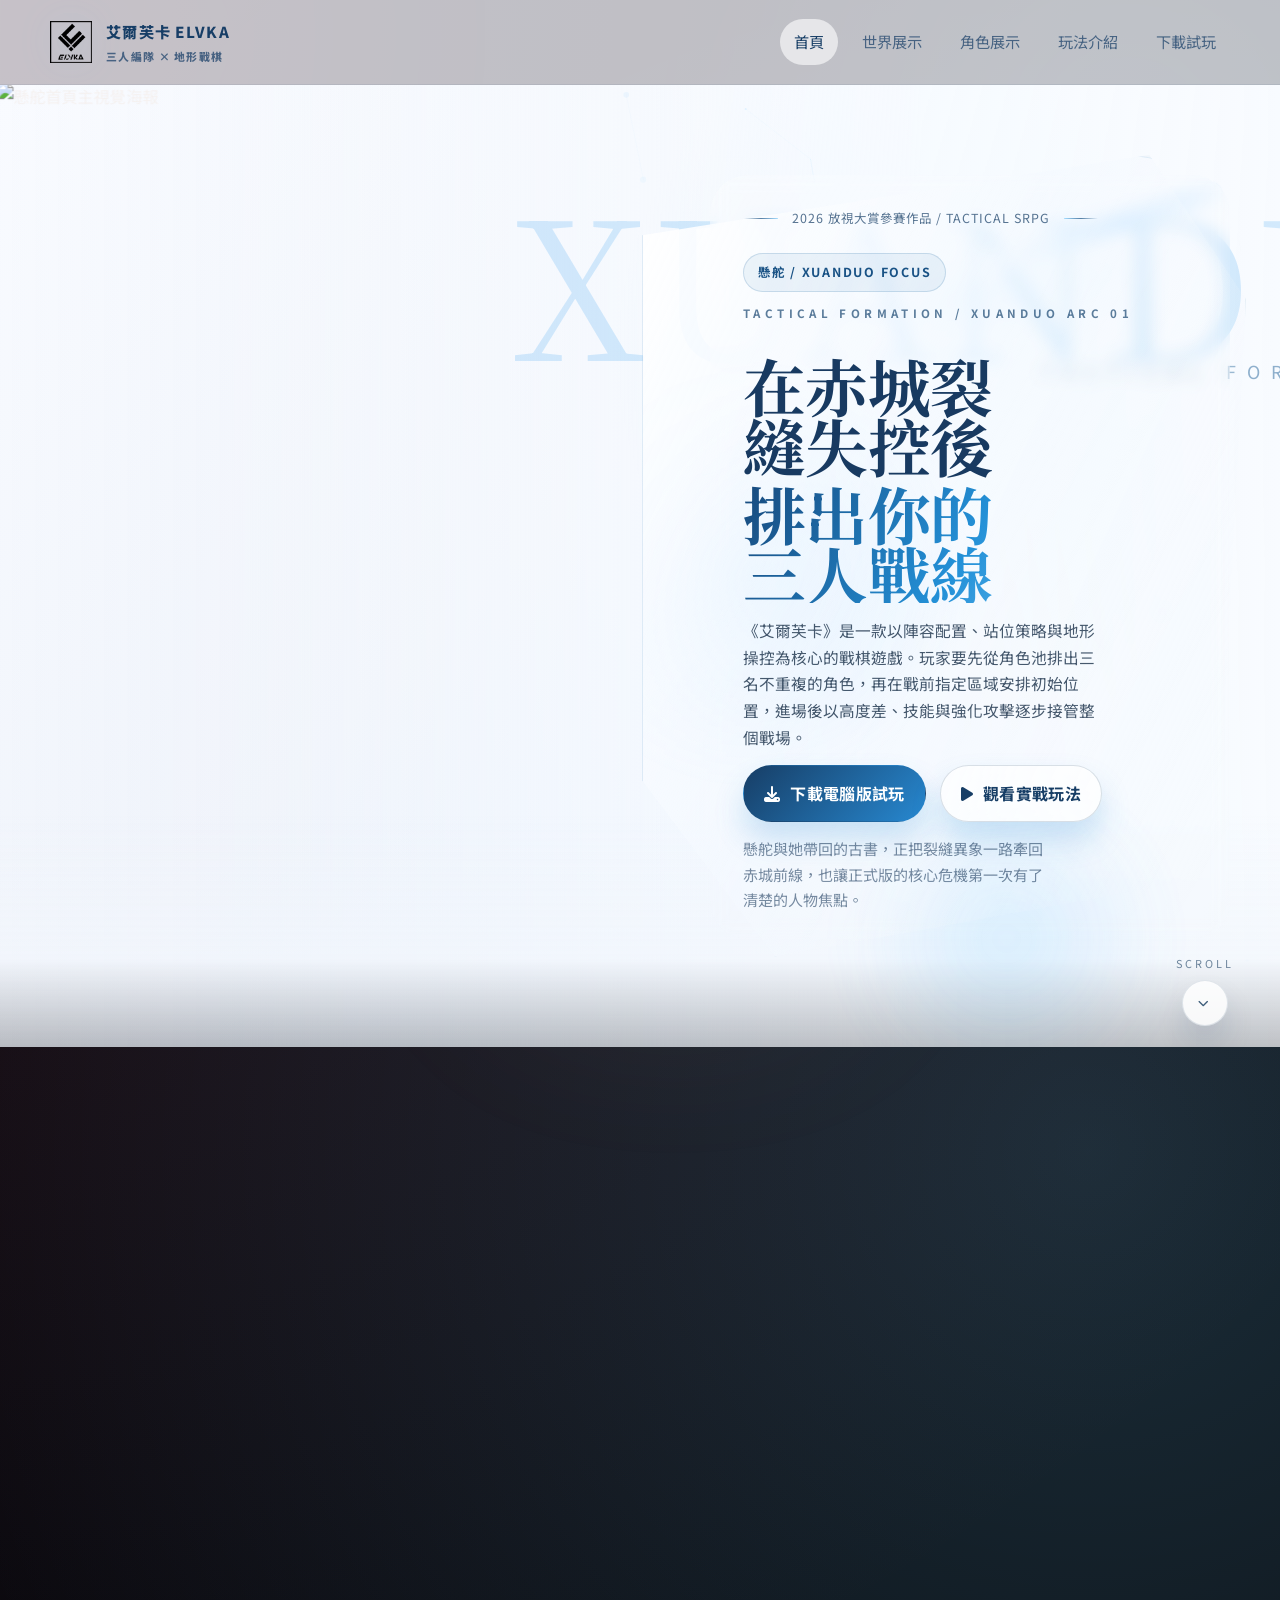
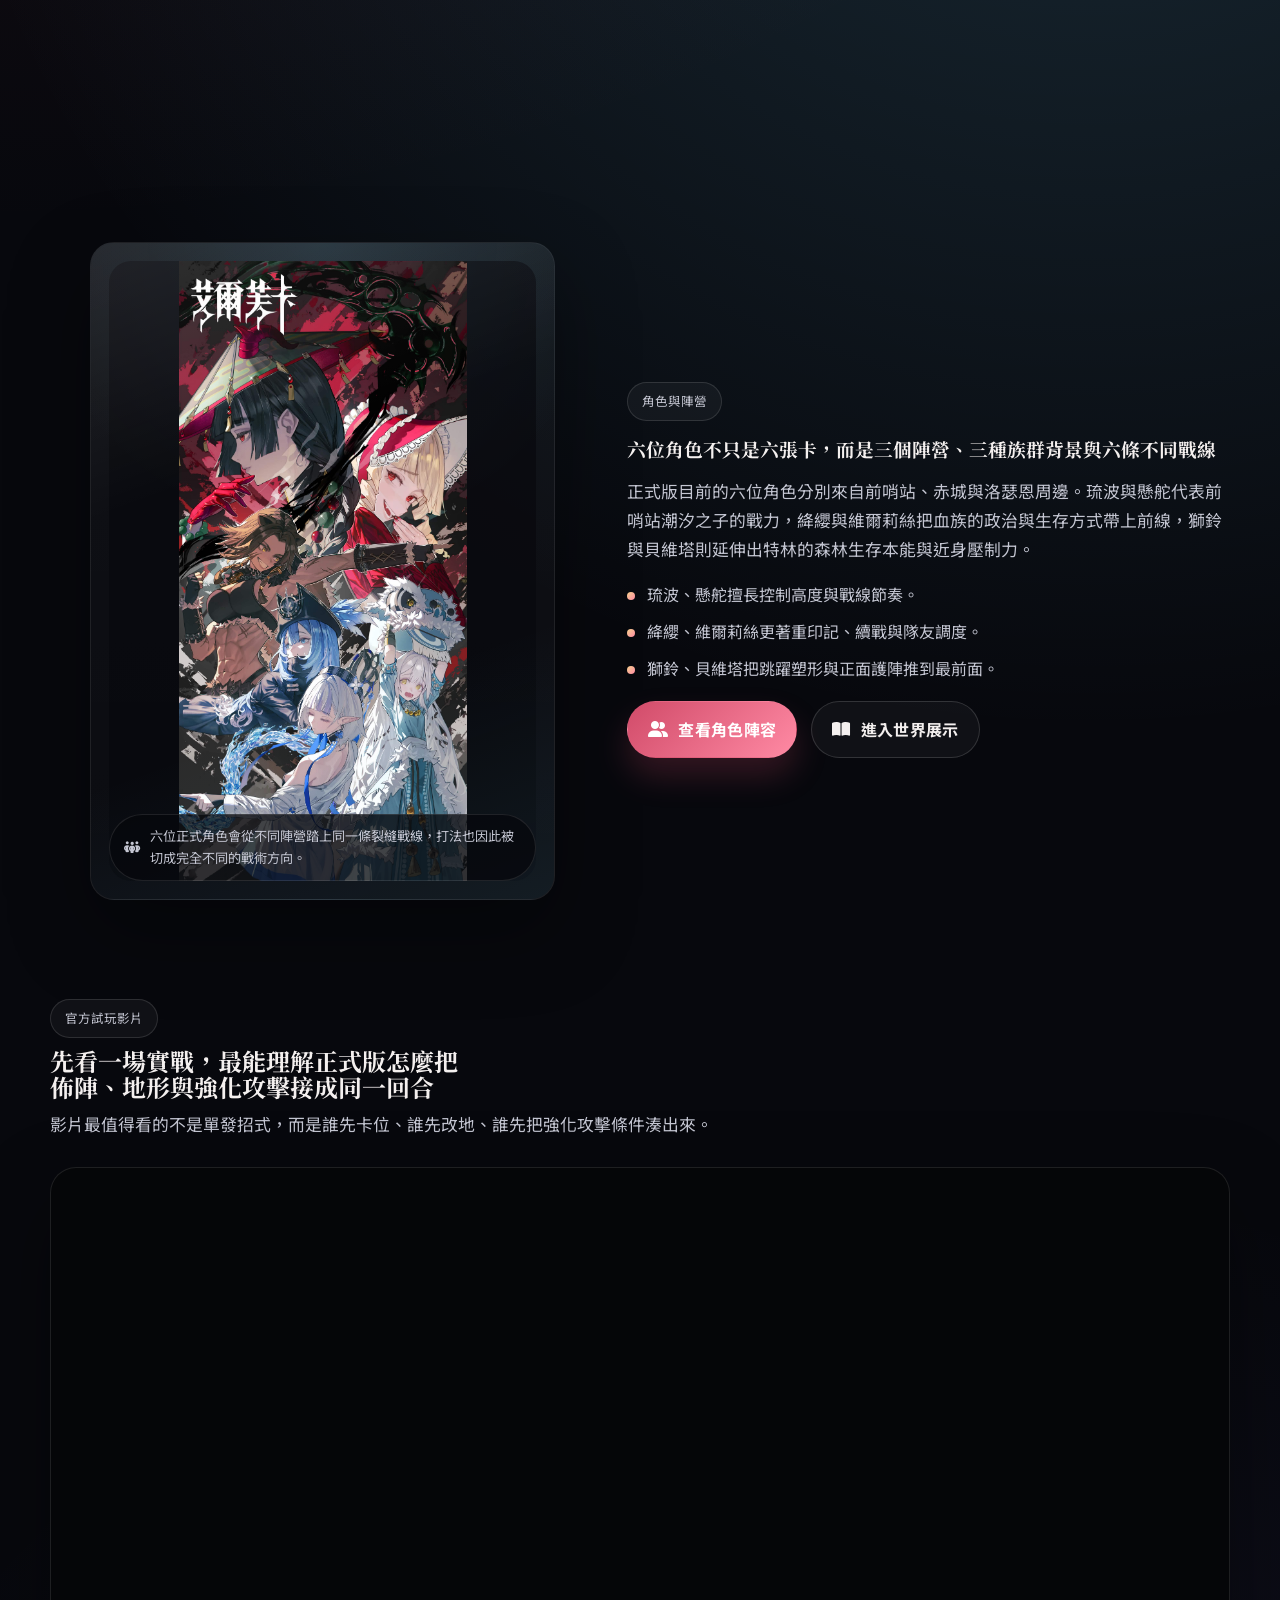
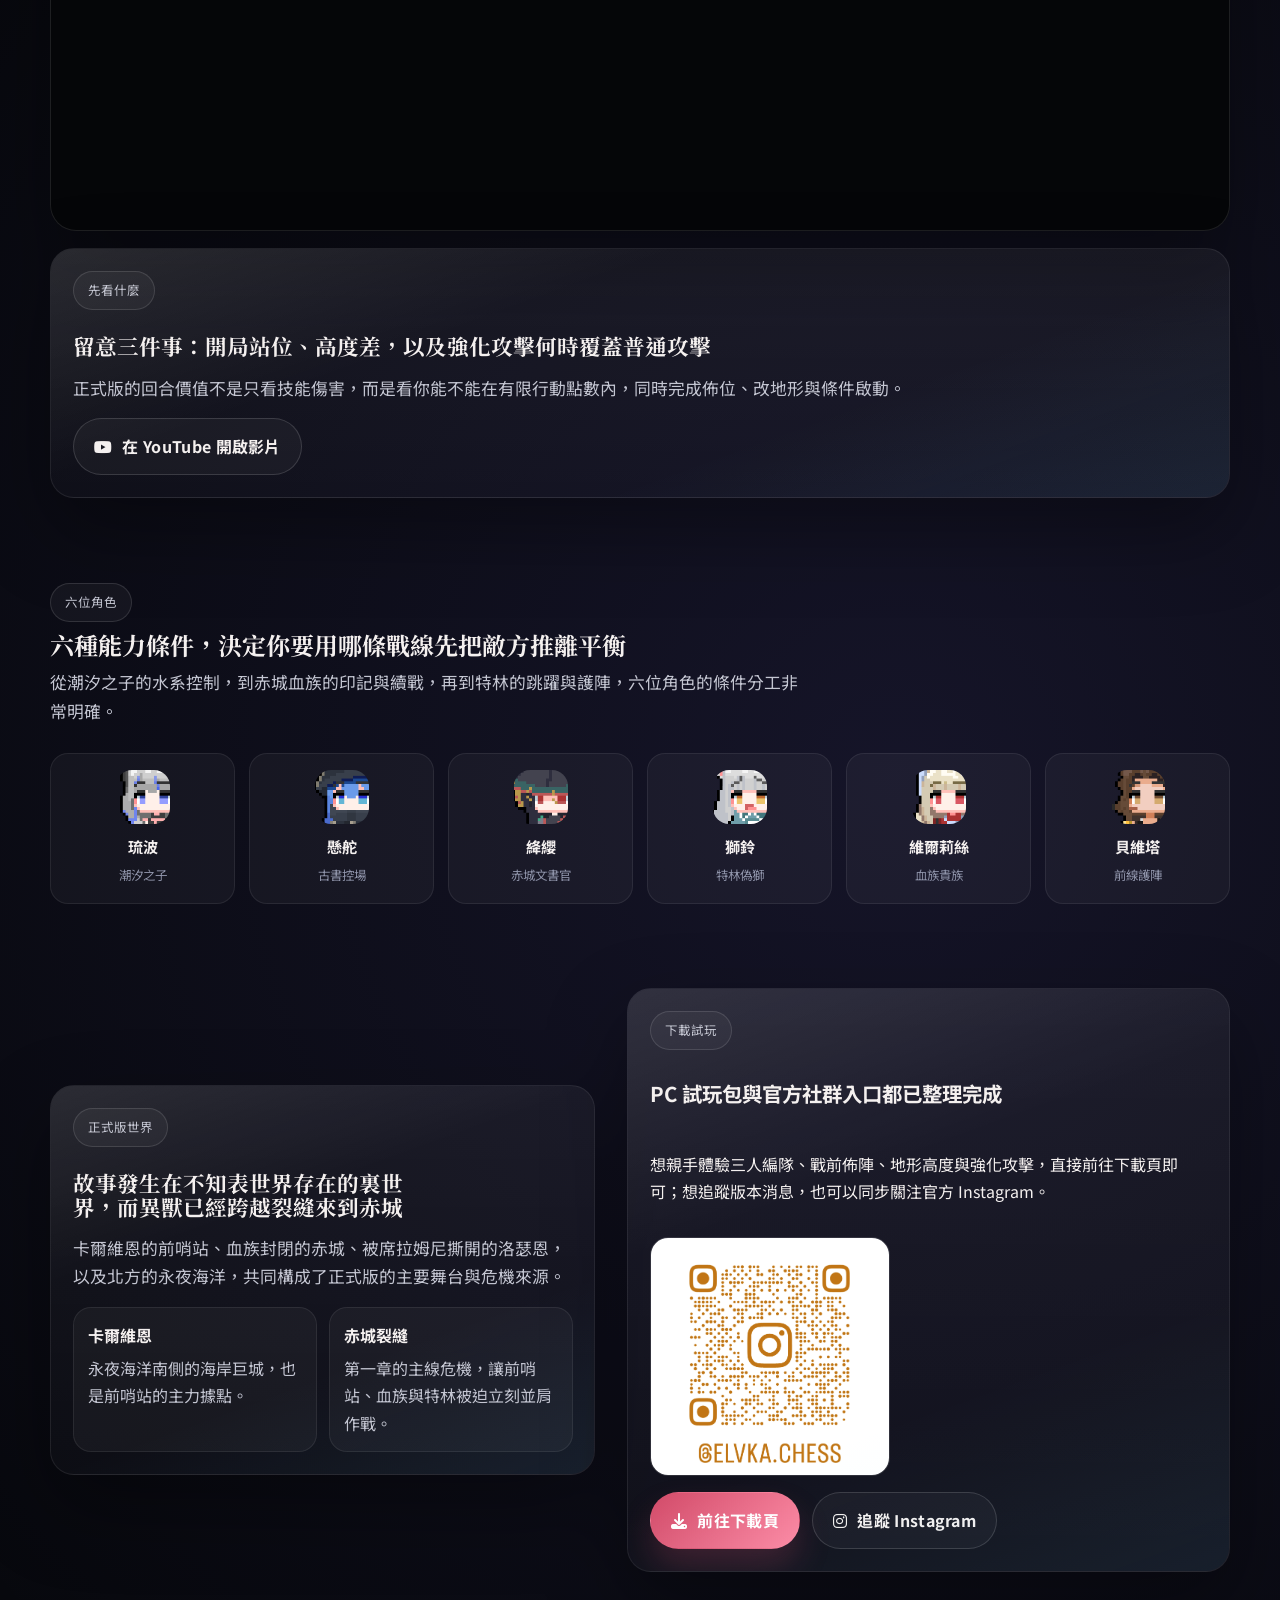
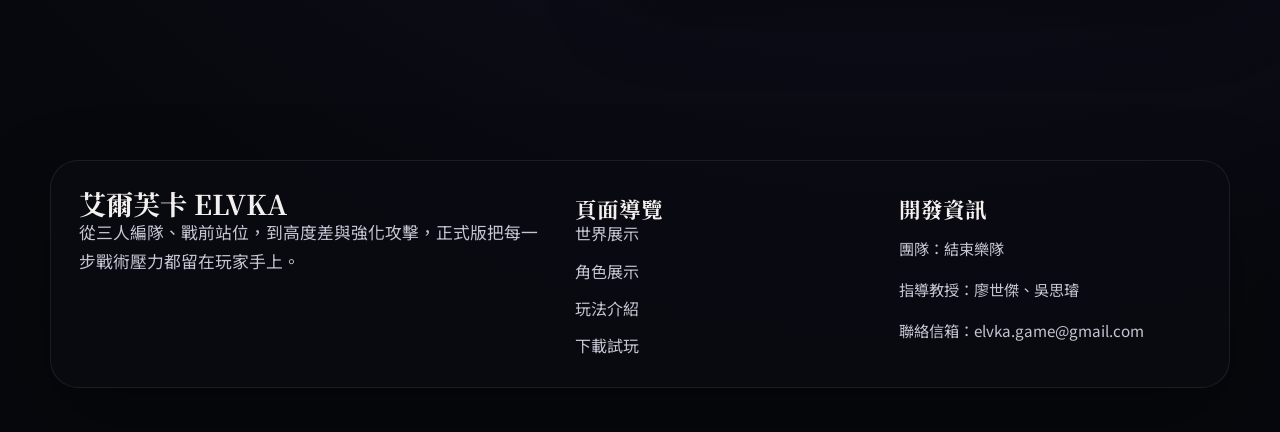
==== index.html @ 47005d25 "結構更新" ====
<!DOCTYPE html>
<html lang="zh-TW">
<head>
    <meta charset="UTF-8">
    <meta name="viewport" content="width=device-width, initial-scale=1.0">
    <title>艾爾芙卡 | 三人編隊、站位策略與地形操控的戰棋遊戲</title>
    <meta name="description" content="艾爾芙卡是以三人編隊、戰前站位、地形高度、強化攻擊與行動點數為核心的 PC 戰棋遊戲，故事從赤城北方的巨型裂縫爆發開始。">
    <link rel="icon" type="image/png" href="assets/images/LOGO.png">
    <link rel="stylesheet" href="assets/css/plugins/animate.min.css">
    <link rel="stylesheet" href="assets/css/elvka-refresh.css">
    <link rel="stylesheet" href="https://cdnjs.cloudflare.com/ajax/libs/font-awesome/6.7.2/css/all.min.css">
</head>
<body class="site-body home-page">
    <div class="site-shell">
        <header class="site-header">
            <div class="container header-inner">
                <a class="brand" href="index.html">
                    <img src="assets/images/LOGO.png" alt="艾爾芙卡標誌">
                    <span class="brand-text">
                        <span class="brand-title">艾爾芙卡 ELVKA</span>
                        <span class="brand-subtitle">三人編隊 × 地形戰棋</span>
                    </span>
                </a>
                <button class="nav-toggle" type="button" aria-expanded="false" aria-label="切換導覽">
                    <span></span>
                </button>
                <nav class="site-nav" id="site-nav" aria-label="主要導覽">
                    <a class="is-active" href="index.html">首頁</a>
                    <a href="world.html">世界展示</a>
                    <a href="characters.html">角色展示</a>
                    <a href="gameplay.html">玩法介紹</a>
                    <a href="download.html">下載試玩</a>
                </nav>
            </div>
        </header>

        <main>
            <section class="hero-section hero-section--cinematic">
                <div class="hero-banner" aria-label="懸舵首頁 Hero 海報背景">
                    <img class="hero-banner-art" src="assets/images/elvka/xuanduo-poster.jpg" alt="懸舵首頁主視覺海報">
                    <div class="hero-particles" id="hero-particles" aria-hidden="true"></div>
                    <div class="hero-typography-layer" aria-hidden="true">
                        <span class="hero-typography-word">XUANDUO</span>
                        <span class="hero-typography-word hero-typography-word--sub">TACTICAL FORMATION ARC 01</span>
                    </div>
                    <div class="container hero-banner-inner">
                        <div class="hero-copy hero-copy--banner">
                            <span class="eyebrow eyebrow--hero">2026 放視大賞參賽作品 / Tactical SRPG</span>
                            <div class="hero-copy-meta">
                                <span class="hero-banner-character">懸舵 / Xuanduo Focus</span>
                                <span class="hero-editorial-line">Tactical Formation / Xuanduo Arc 01</span>
                            </div>
                            <h1 class="display-title display-title--hero">
                                <span class="title-line">在赤城裂縫失控後</span>
                                <span class="title-line accent">排出你的三人戰線</span>
                            </h1>
                            <p class="lead-copy">《艾爾芙卡》是一款以陣容配置、站位策略與地形操控為核心的戰棋遊戲。玩家要先從角色池排出三名不重複的角色，再在戰前指定區域安排初始位置，進場後以高度差、技能與強化攻擊逐步接管整個戰場。</p>
                            <div class="hero-actions">
                                <a class="btn" href="download.html"><i class="fa-solid fa-download"></i>下載電腦版試玩</a>
                                <a class="btn btn-secondary" href="gameplay.html"><i class="fa-solid fa-play"></i>觀看實戰玩法</a>
                            </div>
                            <p class="hero-banner-note">懸舵與她帶回的古書，正把裂縫異象一路牽回赤城前線，也讓正式版的核心危機第一次有了清楚的人物焦點。</p>
                        </div>
                    </div>
                    <a class="hero-scroll-cue" href="#home-overview" aria-label="往下查看正式版內容">
                        <span class="hero-scroll-cue-label">Scroll</span>
                        <span class="hero-scroll-cue-icon"><i class="fa-solid fa-chevron-down"></i></span>
                    </a>
                </div>
            </section>

            <section class="section section-tight-top" id="home-overview">
                <div class="container">
                    <div class="stat-strip hero-stat-strip">
                        <article class="stat-card">
                            <div class="stat-label">戰鬥編制</div>
                            <div class="stat-value">三名不重複角色</div>
                            <p class="lead-copy">每個關卡都要先選隊，再排站位，戰術壓力從開局前就已經開始。</p>
                        </article>
                        <article class="stat-card">
                            <div class="stat-label">關卡節奏</div>
                            <div class="stat-value">每關約 3~5 分鐘</div>
                            <p class="lead-copy">正式版把決策壓縮在短關卡裡，讓每一步站位與高度選擇都更直接。</p>
                        </article>
                        <article class="stat-card">
                            <div class="stat-label">回合資源</div>
                            <div class="stat-value">10 點行動點數</div>
                            <p class="lead-copy">你可以把點數全押在單點爆發，也能讓整隊同步前壓與改地形。</p>
                        </article>
                    </div>
                </div>
            </section>

            <section class="section">
                <div class="container">
                    <div class="section-heading">
                        <span class="section-kicker">核心玩法</span>
                        <h2>正式版真正的重點，是先排陣，再搶高度，最後把強化攻擊條件湊出來</h2>
                        <p>艾爾芙卡不是把角色丟上棋盤後才開始思考。從三人配隊、戰前站位，到回合內如何改變地形，整套戰術是一路串起來的。</p>
                    </div>

                    <div class="feature-grid">
                        <article class="info-card">
                            <div class="card-icon"><i class="fa-solid fa-people-arrows-left-right"></i></div>
                            <h3>戰前站位先定調</h3>
                            <p>角色會在指定區域內先行部署，不同開局站位會直接改變第一輪的優勢與路線。</p>
                        </article>
                        <article class="info-card">
                            <div class="card-icon"><i class="fa-solid fa-layer-group"></i></div>
                            <h3>地形等級會左右戰局</h3>
                            <p>戰場高度分成 1 到 3 級。高地加成、推落傷害與地形引爆都會左右每次交換。</p>
                        </article>
                        <article class="info-card">
                            <div class="card-icon"><i class="fa-solid fa-wand-magic-sparkles"></i></div>
                            <h3>強化攻擊有條件也有代價</h3>
                            <p>每位角色都能在特定高度或條件下改用強化攻擊，但一旦啟動，整個回合節奏也會跟著改變。</p>
                        </article>
                    </div>
                </div>
            </section>

            <section class="section">
                <div class="container feature-split">
                    <div class="media-stack">
                        <figure class="art-card poster-card-full">
                            <img src="assets/images/elvka/hero-main.jpg" alt="艾爾芙卡角色群像">
                            <figcaption class="art-caption"><i class="fa-solid fa-people-group"></i>六位正式角色會從不同陣營踏上同一條裂縫戰線，打法也因此被切成完全不同的戰術方向。</figcaption>
                        </figure>
                    </div>

                    <div class="media-copy">
                        <span class="section-kicker">角色與陣營</span>
                        <h3>六位角色不只是六張卡，而是三個陣營、三種族群背景與六條不同戰線</h3>
                        <p>正式版目前的六位角色分別來自前哨站、赤城與洛瑟恩周邊。琉波與懸舵代表前哨站潮汐之子的戰力，絳纓與維爾莉絲把血族的政治與生存方式帶上前線，獅鈴與貝維塔則延伸出特林的森林生存本能與近身壓制力。</p>
                        <ul class="bullet-list">
                            <li>琉波、懸舵擅長控制高度與戰線節奏。</li>
                            <li>絳纓、維爾莉絲更著重印記、續戰與隊友調度。</li>
                            <li>獅鈴、貝維塔把跳躍塑形與正面護陣推到最前面。</li>
                        </ul>
                        <div class="hero-actions">
                            <a class="btn" href="characters.html"><i class="fa-solid fa-user-group"></i>查看角色陣容</a>
                            <a class="btn btn-secondary" href="world.html"><i class="fa-solid fa-book-open"></i>進入世界展示</a>
                        </div>
                    </div>
                </div>
            </section>

            <section class="section">
                <div class="container">
                    <div class="section-heading">
                        <span class="section-kicker">官方試玩影片</span>
                        <h2>先看一場實戰，最能理解正式版怎麼把佈陣、地形與強化攻擊接成同一回合</h2>
                        <p>影片最值得看的不是單發招式，而是誰先卡位、誰先改地、誰先把強化攻擊條件湊出來。</p>
                    </div>

                    <div class="video-showcase">
                        <div class="video-frame" id="home-video-frame" data-embed-src="https://www.youtube-nocookie.com/embed/glb0d_-3Oug?rel=0" data-watch-url="https://www.youtube.com/watch?v=glb0d_-3Oug" data-video-title="艾爾芙卡官方試玩影片"></div>
                        <article class="surface-panel">
                            <span class="section-kicker">先看什麼</span>
                            <h3 class="panel-title">留意三件事：開局站位、高度差，以及強化攻擊何時覆蓋普通攻擊</h3>
                            <p class="lead-copy">正式版的回合價值不是只看技能傷害，而是看你能不能在有限行動點數內，同時完成佈位、改地形與條件啟動。</p>
                            <div class="hero-actions">
                                <a class="btn btn-secondary" href="https://www.youtube.com/watch?v=glb0d_-3Oug" target="_blank" rel="noreferrer"><i class="fa-brands fa-youtube"></i>在 YouTube 開啟影片</a>
                            </div>
                        </article>
                    </div>
                </div>
            </section>

            <section class="section">
                <div class="container">
                    <div class="section-heading">
                        <span class="section-kicker">六位角色</span>
                        <h2>六種能力條件，決定你要用哪條戰線先把敵方推離平衡</h2>
                        <p>從潮汐之子的水系控制，到赤城血族的印記與續戰，再到特林的跳躍與護陣，六位角色的條件分工非常明確。</p>
                    </div>

                    <div class="character-strip">
                        <article class="character-chip">
                            <img src="assets/images/elvka/heads/liubo_head.png" alt="琉波頭像">
                            <strong>琉波</strong>
                            <span>潮汐之子</span>
                        </article>
                        <article class="character-chip">
                            <img src="assets/images/elvka/heads/xuanduo_head.png" alt="懸舵頭像">
                            <strong>懸舵</strong>
                            <span>古書控場</span>
                        </article>
                        <article class="character-chip">
                            <img src="assets/images/elvka/heads/jiangying_head.png" alt="絳纓頭像">
                            <strong>絳纓</strong>
                            <span>赤城文書官</span>
                        </article>
                        <article class="character-chip">
                            <img src="assets/images/elvka/heads/shirin_head.png" alt="獅鈴頭像">
                            <strong>獅鈴</strong>
                            <span>特林偽獅</span>
                        </article>
                        <article class="character-chip">
                            <img src="assets/images/elvka/heads/vilis_head.png" alt="維爾莉絲頭像">
                            <strong>維爾莉絲</strong>
                            <span>血族貴族</span>
                        </article>
                        <article class="character-chip">
                            <img src="assets/images/elvka/heads/bevita_head.png" alt="貝維塔頭像">
                            <strong>貝維塔</strong>
                            <span>前線護陣</span>
                        </article>
                    </div>
                </div>
            </section>

            <section class="section">
                <div class="container cta-layout">
                    <article class="surface-panel">
                        <span class="section-kicker">正式版世界</span>
                        <h3 class="panel-title">故事發生在不知表世界存在的裏世界，而異獸已經跨越裂縫來到赤城</h3>
                        <p class="lead-copy">卡爾維恩的前哨站、血族封閉的赤城、被席拉姆尼撕開的洛瑟恩，以及北方的永夜海洋，共同構成了正式版的主要舞台與危機來源。</p>
                        <div class="surface-meta">
                            <div class="mini-note">
                                <strong>卡爾維恩</strong>
                                <p>永夜海洋南側的海岸巨城，也是前哨站的主力據點。</p>
                            </div>
                            <div class="mini-note">
                                <strong>赤城裂縫</strong>
                                <p>第一章的主線危機，讓前哨站、血族與特林被迫立刻並肩作戰。</p>
                            </div>
                        </div>
                    </article>

                    <article class="contact-panel">
                        <span class="section-kicker">下載試玩</span>
                        <h3 class="contact-title">PC 試玩包與官方社群入口都已整理完成</h3>
                        <p>想親手體驗三人編隊、戰前佈陣、地形高度與強化攻擊，直接前往下載頁即可；想追蹤版本消息，也可以同步關注官方 Instagram。</p>
                        <img class="qr-image" src="assets/images/elvka/ig-qrcode.png" alt="艾爾芙卡 Instagram QR Code">
                        <div class="contact-actions">
                            <a class="btn" href="download.html"><i class="fa-solid fa-download"></i>前往下載頁</a>
                            <a class="btn btn-secondary" href="https://www.instagram.com/elvka_game/" target="_blank" rel="noreferrer"><i class="fa-brands fa-instagram"></i>追蹤 Instagram</a>
                        </div>
                    </article>
                </div>
            </section>
        </main>

        <footer class="footer">
            <div class="container footer-panel">
                <section>
                    <h2 class="footer-title">艾爾芙卡 ELVKA</h2>
                    <p class="footer-copy">從三人編隊、戰前站位，到高度差與強化攻擊，正式版把每一步戰術壓力都留在玩家手上。</p>
                </section>
                <section>
                    <h3 class="panel-title">頁面導覽</h3>
                    <ul class="footer-links">
                        <li><a href="world.html">世界展示</a></li>
                        <li><a href="characters.html">角色展示</a></li>
                        <li><a href="gameplay.html">玩法介紹</a></li>
                        <li><a href="download.html">下載試玩</a></li>
                    </ul>
                </section>
                <section>
                    <h3 class="panel-title">開發資訊</h3>
                    <p class="footer-meta">團隊：結束樂隊</p>
                    <p class="footer-meta">指導教授：廖世傑、吳思璿</p>
                    <p class="footer-meta">聯絡信箱：elvka.game@gmail.com</p>
                </section>
            </div>
        </footer>
    </div>
    <script src="assets/js/page-transitions.js"></script>
    <script src="assets/js/plugins/particles.js"></script>
    <script src="assets/js/video-embeds.js"></script>
    <script src="assets/js/site-motion.js"></script>
</body>
</html>
---- assets/css/elvka-refresh.css ----
@import url('https://fonts.googleapis.com/css2?family=Noto+Sans+TC:wght@400;500;600;700;800&family=Noto+Serif+TC:wght@600;700;900&display=swap');

:root {
    --bg: #07080d;
    --bg-soft: #10131d;
    --panel: rgba(18, 20, 30, 0.88);
    --panel-strong: rgba(25, 28, 42, 0.96);
    --line: rgba(255, 255, 255, 0.08);
    --text: #f4f0ef;
    --text-muted: #c4c6d2;
    --text-soft: #9095ab;
    --crimson: #d14b69;
    --rose: #ff8aa4;
    --aqua: #74d6ff;
    --gold: #f5d28d;
    --violet: #7d6ff0;
    --shadow: 0 32px 80px rgba(0, 0, 0, 0.35);
    --radius-xl: 32px;
    --radius-lg: 24px;
    --radius-md: 18px;
    --radius-sm: 12px;
    --container: min(1180px, calc(100vw - 40px));
    --header-height: 84px;
    --transition: 220ms ease;
}

*,
*::before,
*::after {
    box-sizing: border-box;
}

html {
    scroll-behavior: smooth;
}

body {
    margin: 0;
    min-height: 100vh;
    background:
        radial-gradient(circle at top left, rgba(209, 75, 105, 0.18), transparent 34%),
        radial-gradient(circle at 85% 22%, rgba(116, 214, 255, 0.18), transparent 28%),
        radial-gradient(circle at 70% 76%, rgba(125, 111, 240, 0.12), transparent 30%),
        var(--bg);
    color: var(--text);
    font-family: 'Noto Sans TC', sans-serif;
    line-height: 1.7;
}

body::before {
    content: '';
    position: fixed;
    inset: 0;
    background:
        linear-gradient(135deg, rgba(255, 255, 255, 0.03), transparent 22%),
        repeating-linear-gradient(90deg, rgba(255, 255, 255, 0.02) 0, rgba(255, 255, 255, 0.02) 1px, transparent 1px, transparent 72px);
    opacity: 0.28;
    pointer-events: none;
    z-index: 0;
}

body::after {
    content: '';
    position: fixed;
    inset: -18%;
    background:
        radial-gradient(circle at 16% 16%, rgba(209, 75, 105, 0.2), transparent 22%),
        radial-gradient(circle at 78% 24%, rgba(116, 214, 255, 0.18), transparent 26%),
        radial-gradient(circle at 52% 82%, rgba(245, 210, 141, 0.16), transparent 22%);
    filter: blur(78px);
    opacity: 0.54;
    pointer-events: none;
    z-index: 0;
    animation: ambient-aurora 18s ease-in-out infinite alternate;
}

body.page-characters {
    background:
        radial-gradient(circle at top left, rgba(116, 214, 255, 0.16), transparent 34%),
        radial-gradient(circle at 78% 24%, rgba(209, 75, 105, 0.18), transparent 28%),
        radial-gradient(circle at 70% 76%, rgba(245, 210, 141, 0.14), transparent 30%),
        var(--bg);
}

body.page-world {
    background:
        radial-gradient(circle at top left, rgba(125, 111, 240, 0.18), transparent 34%),
        radial-gradient(circle at 78% 24%, rgba(209, 75, 105, 0.14), transparent 28%),
        radial-gradient(circle at 70% 76%, rgba(116, 214, 255, 0.16), transparent 30%),
        var(--bg);
}

body.page-gameplay {
    background:
        radial-gradient(circle at top left, rgba(245, 210, 141, 0.14), transparent 34%),
        radial-gradient(circle at 78% 24%, rgba(116, 214, 255, 0.16), transparent 28%),
        radial-gradient(circle at 70% 76%, rgba(209, 75, 105, 0.18), transparent 30%),
        var(--bg);
}

body.page-download {
    background:
        radial-gradient(circle at top left, rgba(209, 75, 105, 0.14), transparent 34%),
        radial-gradient(circle at 78% 24%, rgba(245, 210, 141, 0.15), transparent 28%),
        radial-gradient(circle at 70% 76%, rgba(116, 214, 255, 0.16), transparent 30%),
        var(--bg);
}

a {
    color: inherit;
    text-decoration: none;
}

img {
    display: block;
    max-width: 100%;
}

button,
input,
textarea,
select {
    font: inherit;
}

.site-shell {
    position: relative;
    z-index: 1;
    animation: page-shell-enter 540ms cubic-bezier(0.18, 0.9, 0.3, 1.04) both;
}

.site-body.is-page-leaving .site-shell {
    opacity: 0;
    transform: translateY(24px) scale(0.985);
    filter: blur(12px);
    transition: opacity 220ms ease, transform 260ms ease, filter 260ms ease;
    pointer-events: none;
}

body.motion-enabled [data-reveal] {
    opacity: 0;
    visibility: hidden;
    transform: translate3d(0, 18px, 0) scale(0.992);
    filter: blur(6px);
    will-change: transform, opacity, filter;
}

body.motion-enabled [data-reveal].is-revealed {
    opacity: 1;
    visibility: visible;
    transform: none;
    filter: none;
}

.container {
    width: var(--container);
    margin: 0 auto;
}

.site-header {
    position: sticky;
    top: 0;
    z-index: 20;
    backdrop-filter: blur(20px);
    background: rgba(7, 8, 13, 0.72);
    border-bottom: 1px solid var(--line);
}

.site-header::after {
    content: '';
    position: absolute;
    left: 0;
    right: 0;
    bottom: -1px;
    height: 2px;
    background: linear-gradient(90deg, var(--crimson), var(--gold), var(--aqua));
    transform: scaleX(var(--scroll-progress, 0));
    transform-origin: left center;
    box-shadow: 0 0 18px rgba(116, 214, 255, 0.32);
    pointer-events: none;
}

.header-inner {
    min-height: var(--header-height);
    display: flex;
    align-items: center;
    justify-content: space-between;
    gap: 24px;
}

.brand {
    display: inline-flex;
    align-items: center;
    gap: 14px;
    font-weight: 800;
    letter-spacing: 0.08em;
    text-transform: uppercase;
}

.brand img {
    width: 42px;
    height: 42px;
    object-fit: contain;
    filter: drop-shadow(0 0 18px rgba(116, 214, 255, 0.24));
}

.brand-text {
    display: grid;
    gap: 2px;
}

.brand-title {
    font-size: 0.95rem;
}

.brand-subtitle {
    color: var(--text-soft);
    font-size: 0.68rem;
    letter-spacing: 0.12em;
}

.nav-toggle {
    display: none;
    position: relative;
    width: 48px;
    height: 48px;
    padding: 0;
    border: 1px solid rgba(255, 255, 255, 0.12);
    border-radius: 16px;
    background: rgba(255, 255, 255, 0.06);
    color: var(--text);
    cursor: pointer;
}

.nav-toggle::before,
.nav-toggle::after,
.nav-toggle span {
    content: '';
    position: absolute;
    left: 50%;
    width: 20px;
    height: 2px;
    border-radius: 999px;
    background: currentColor;
    transform: translateX(-50%);
    transition: transform var(--transition), opacity var(--transition), top var(--transition);
}

.nav-toggle::before {
    top: 16px;
}

.nav-toggle span {
    top: 23px;
}

.nav-toggle::after {
    top: 30px;
}

.site-header.is-nav-open .nav-toggle::before {
    top: 23px;
    transform: translateX(-50%) rotate(45deg);
}

.site-header.is-nav-open .nav-toggle span {
    opacity: 0;
}

.site-header.is-nav-open .nav-toggle::after {
    top: 23px;
    transform: translateX(-50%) rotate(-45deg);
}

.site-nav {
    display: flex;
    align-items: center;
    gap: 10px;
    flex-wrap: wrap;
    justify-content: flex-end;
}

.site-nav a {
    padding: 10px 14px;
    border-radius: 999px;
    color: var(--text-muted);
    font-size: 0.95rem;
    transition: color var(--transition), background var(--transition), transform var(--transition);
}

.site-nav a:hover,
.site-nav a.is-active {
    color: var(--text);
    background: rgba(255, 255, 255, 0.08);
}

main {
    padding-bottom: 120px;
}

.hero-section,
.page-hero {
    padding: 76px 0 54px;
}

.hero-grid,
.split-layout,
.feature-split,
.cta-layout,
.download-layout {
    display: grid;
    gap: 32px;
}

.hero-grid {
    align-items: center;
    grid-template-columns: minmax(0, 1.02fr) minmax(320px, 0.98fr);
}

.hero-section--cinematic {
    padding: 0;
}

.hero-banner {
    position: relative;
    min-height: clamp(560px, calc(100vh - var(--header-height)), 860px);
    overflow: hidden;
    background: #060810;
}

.hero-banner::before,
.hero-banner::after {
    content: '';
    position: absolute;
    inset: 0;
    z-index: 1;
    pointer-events: none;
}

.hero-banner::before {
    background:
        linear-gradient(90deg, rgba(6, 8, 16, 0.96) 0%, rgba(7, 8, 13, 0.86) 30%, rgba(7, 8, 13, 0.34) 58%, rgba(7, 8, 13, 0.6) 100%),
        radial-gradient(circle at 18% 38%, rgba(116, 214, 255, 0.12), transparent 26%);
}

.hero-banner::after {
    inset: auto 0 0;
    height: 42%;
    background: linear-gradient(180deg, rgba(7, 8, 13, 0), rgba(7, 8, 13, 0.94));
}

.hero-banner-art {
    position: absolute;
    inset: 0;
    width: 100%;
    height: 100%;
    object-fit: cover;
    object-position: 72% 22%;
    transform: scale(1.03);
    filter: saturate(1.04) contrast(1.03);
}

.hero-banner-inner {
    position: relative;
    z-index: 2;
    min-height: inherit;
    display: flex;
    align-items: flex-end;
    padding: clamp(72px, 11vh, 128px) 0 clamp(84px, 12vh, 128px);
}

.eyebrow,
.section-kicker,
.badge-pill,
.status-pill {
    display: inline-flex;
    align-items: center;
    gap: 8px;
    border: 1px solid rgba(255, 255, 255, 0.12);
    background: rgba(255, 255, 255, 0.04);
    border-radius: 999px;
    color: var(--text-muted);
    padding: 8px 14px;
    font-size: 0.78rem;
    letter-spacing: 0.08em;
    text-transform: uppercase;
}

.display-title,
.page-title,
.section-heading h2,
.media-copy h3,
.panel-title,
.cta-copy h2,
.footer-title {
    margin: 0;
    font-family: 'Noto Serif TC', serif;
    line-height: 1.08;
}

.display-title {
    margin-top: 18px;
    font-size: clamp(3rem, 6vw, 5.7rem);
    letter-spacing: 0.02em;
    text-wrap: balance;
    line-break: strict;
}

.display-title--hero {
    display: grid;
    gap: 0.04em;
}

.display-title--hero .title-line {
    display: block;
    width: fit-content;
    max-width: 100%;
}

.display-title .accent,
.page-title .accent,
.gradient-text {
    background: linear-gradient(120deg, var(--rose), var(--gold), var(--aqua));
    -webkit-background-clip: text;
    background-clip: text;
    color: transparent;
}

.page-title,
.section-heading h2,
.media-copy h3,
.panel-title,
.cta-copy h2,
.footer-title,
.info-card h3,
.world-card h3,
.qte-card h3,
.platform-card h3,
.contact-title,
.roster-name,
.stat-value,
.timeline-title,
.card-title {
    text-wrap: balance;
    line-break: strict;
}

.lead-copy,
.page-lead,
.section-heading p,
.media-copy p,
.info-card p,
.platform-card p,
.footer-copy,
.timeline-copy {
    color: var(--text-muted);
    font-size: 1.05rem;
    margin: 0;
    text-wrap: pretty;
}

.hero-copy {
    display: grid;
    gap: 20px;
}

.hero-copy--banner {
    position: relative;
    z-index: 2;
    max-width: min(660px, 100%);
    gap: 22px;
    padding: 24px 0;
}

.hero-actions,
.page-actions,
.footer-actions {
    display: flex;
    gap: 14px;
    flex-wrap: wrap;
}

.btn {
    display: inline-flex;
    align-items: center;
    gap: 10px;
    padding: 14px 20px;
    border-radius: 999px;
    border: 1px solid transparent;
    background: linear-gradient(135deg, var(--crimson), var(--rose));
    color: #fff;
    font-weight: 700;
    letter-spacing: 0.02em;
    box-shadow: 0 18px 32px rgba(209, 75, 105, 0.22);
    transition: transform var(--transition), box-shadow var(--transition), border-color var(--transition), background var(--transition);
}

.btn:hover {
    transform: translateY(-2px);
    box-shadow: 0 22px 36px rgba(209, 75, 105, 0.28);
}

.btn-secondary {
    background: rgba(255, 255, 255, 0.04);
    color: var(--text);
    border-color: rgba(255, 255, 255, 0.14);
    box-shadow: none;
}

.btn-secondary:hover {
    border-color: rgba(116, 214, 255, 0.3);
    box-shadow: 0 18px 32px rgba(0, 0, 0, 0.18);
}

.stat-strip,
.metric-grid,
.tag-list,
.swatch-row {
    display: grid;
    gap: 14px;
}

.stat-strip {
    margin-top: 8px;
    grid-template-columns: repeat(3, minmax(0, 1fr));
}

.hero-stat-strip {
    margin-top: 0;
}

.hero-crest {
    display: grid;
    place-items: center;
    width: 80px;
    height: 80px;
    border-radius: 24px;
    background: rgba(255, 255, 255, 0.04);
    border: 1px solid rgba(255, 255, 255, 0.12);
    box-shadow: 0 24px 42px rgba(0, 0, 0, 0.26);
}

.hero-crest img {
    width: 48px;
    height: 48px;
    object-fit: contain;
}

.hero-banner-character {
    display: inline-flex;
    width: fit-content;
    padding: 7px 14px;
    border-radius: 999px;
    border: 1px solid rgba(245, 210, 141, 0.32);
    background: rgba(245, 210, 141, 0.08);
    color: var(--gold);
    font-size: 0.82rem;
    font-weight: 700;
    letter-spacing: 0.08em;
    text-transform: uppercase;
}

.hero-copy--banner .display-title {
    font-size: clamp(3.2rem, 7vw, 6.2rem);
    line-height: 1;
    text-shadow: 0 14px 40px rgba(0, 0, 0, 0.34);
}

.hero-copy--banner .display-title--hero .title-line {
    white-space: nowrap;
}

.hero-copy--banner .lead-copy {
    max-width: 52ch;
    color: rgba(244, 240, 239, 0.9);
    font-size: 1.08rem;
}

.hero-banner-note {
    max-width: 48ch;
    color: rgba(244, 240, 239, 0.72);
    font-size: 0.98rem;
    margin: 0;
}

.stat-card,
.info-card,
.roster-card,
.platform-card,
.timeline-step,
.skill-card,
.art-card,
.contact-panel,
.note-card,
.world-card,
.qte-card,
.surface-panel,
.quote-panel {
    position: relative;
    overflow: hidden;
    border-radius: var(--radius-lg);
    border: 1px solid var(--line);
    background: linear-gradient(180deg, rgba(255, 255, 255, 0.05), rgba(255, 255, 255, 0.02));
    box-shadow: var(--shadow);
    transition: transform 320ms ease, border-color 320ms ease, box-shadow 320ms ease;
}

.stat-card,
.info-card,
.platform-card,
.timeline-step,
.contact-panel,
.note-card,
.world-card,
.qte-card,
.surface-panel,
.quote-panel {
    padding: 22px;
}

.stat-card::before,
.info-card::before,
.roster-card::before,
.platform-card::before,
.timeline-step::before,
.skill-card::before,
.art-card::before,
.contact-panel::before,
.note-card::before,
.world-card::before,
.qte-card::before,
.surface-panel::before,
.quote-panel::before {
    content: '';
    position: absolute;
    inset: 0;
    background: linear-gradient(160deg, rgba(255, 255, 255, 0.09), transparent 34%, transparent 66%, rgba(116, 214, 255, 0.08));
    pointer-events: none;
}

.stat-card::after,
.info-card::after,
.roster-card::after,
.platform-card::after,
.timeline-step::after,
.skill-card::after,
.art-card::after,
.contact-panel::after,
.note-card::after,
.world-card::after,
.qte-card::after,
.surface-panel::after,
.quote-panel::after {
    content: '';
    position: absolute;
    top: -34%;
    bottom: -34%;
    left: -48%;
    width: 36%;
    background: linear-gradient(115deg, transparent, rgba(255, 255, 255, 0.18), transparent);
    opacity: 0;
    transform: rotate(18deg) translateX(0);
    pointer-events: none;
    transition: transform 620ms ease, opacity 320ms ease;
}

.stat-card:hover,
.info-card:hover,
.roster-card:hover,
.platform-card:hover,
.timeline-step:hover,
.skill-card:hover,
.art-card:hover,
.contact-panel:hover,
.note-card:hover,
.world-card:hover,
.qte-card:hover,
.surface-panel:hover,
.quote-panel:hover {
    transform: translateY(-8px) scale(1.01);
    border-color: rgba(116, 214, 255, 0.24);
    box-shadow: 0 28px 54px rgba(0, 0, 0, 0.38);
}

.stat-card:hover::after,
.info-card:hover::after,
.roster-card:hover::after,
.platform-card:hover::after,
.timeline-step:hover::after,
.skill-card:hover::after,
.art-card:hover::after,
.contact-panel:hover::after,
.note-card:hover::after,
.world-card:hover::after,
.qte-card:hover::after,
.surface-panel:hover::after,
.quote-panel:hover::after {
    opacity: 0.8;
    transform: rotate(18deg) translateX(360%);
}

body.page-world .surface-panel,
body.page-world .quote-panel,
body.page-characters .surface-panel,
body.page-characters .quote-panel,
body.page-gameplay .surface-panel,
body.page-gameplay .quote-panel,
body.page-download .surface-panel,
body.page-download .quote-panel,
body.page-download .contact-panel {
    border-color: rgba(116, 214, 255, 0.16);
    background: linear-gradient(180deg, rgba(92, 163, 255, 0.08) 0%, rgba(255, 255, 255, 0.03) 26%, rgba(255, 255, 255, 0.02) 100%);
    box-shadow: var(--shadow), inset 0 1px 0 rgba(182, 231, 255, 0.08);
}

body.page-world .surface-panel::before,
body.page-world .quote-panel::before,
body.page-characters .surface-panel::before,
body.page-characters .quote-panel::before,
body.page-gameplay .surface-panel::before,
body.page-gameplay .quote-panel::before,
body.page-download .surface-panel::before,
body.page-download .quote-panel::before,
body.page-download .contact-panel::before {
    background: linear-gradient(156deg, rgba(168, 226, 255, 0.14), transparent 34%, transparent 64%, rgba(116, 214, 255, 0.12));
}

.stat-label,
.mini-label,
.timeline-label {
    color: var(--text-soft);
    font-size: 0.82rem;
    letter-spacing: 0.08em;
    text-transform: uppercase;
}

.stat-value,
.panel-title,
.timeline-title,
.contact-title,
.card-title {
    position: relative;
    z-index: 1;
    margin-top: 8px;
    font-size: 1.35rem;
    font-weight: 700;
}

.stat-value {
    font-size: 1.65rem;
}

.home-page .site-header {
    background: rgba(244, 248, 253, 0.76);
    border-bottom: 1px solid rgba(23, 62, 102, 0.08);
}

.home-page .brand-title,
.home-page .site-nav a,
.home-page .nav-toggle {
    color: #173e66;
}

.home-page .brand-subtitle,
.home-page .site-nav a {
    color: rgba(23, 62, 102, 0.72);
}

.home-page .site-nav a:hover,
.home-page .site-nav a.is-active {
    color: #173e66;
    background: rgba(255, 255, 255, 0.62);
}

.home-page .nav-toggle {
    border-color: rgba(23, 62, 102, 0.12);
    background: rgba(255, 255, 255, 0.7);
}

.hero-banner {
    --hero-parallax: 0px;
    --hero-overlay-shift: 0px;
    --hero-copy-shift: 0px;
    --hero-pointer-x: 0px;
    --hero-pointer-y: 0px;
    --hero-tilt-x: 0deg;
    --hero-tilt-y: 0deg;
    position: relative;
    isolation: isolate;
    min-height: clamp(700px, calc(100vh - var(--header-height)), 940px);
    overflow: hidden;
    background: linear-gradient(135deg, #f9fbff 0%, #f0f4fb 44%, #d7eaff 100%);
}

.hero-banner::before,
.hero-banner::after {
    content: '';
    position: absolute;
    inset: 0;
    z-index: 1;
    pointer-events: none;
}

.hero-banner::before {
    background:
        linear-gradient(90deg, rgba(248, 251, 255, 0.04) 0%, rgba(248, 251, 255, 0.08) 18%, rgba(248, 251, 255, 0.62) 46%, rgba(248, 251, 255, 0.92) 72%, rgba(248, 251, 255, 0.98) 100%),
        radial-gradient(circle at 76% 28%, rgba(116, 214, 255, 0.22), transparent 30%),
        radial-gradient(circle at 84% 58%, rgba(24, 87, 146, 0.08), transparent 24%);
    transform: translate3d(calc(var(--hero-pointer-x) * 0.12), calc(var(--hero-overlay-shift) * -0.18), 0);
}

.hero-banner::after {
    inset: auto 0 0;
    height: 24%;
    background: linear-gradient(180deg, rgba(242, 246, 252, 0) 0%, rgba(242, 246, 252, 0.64) 62%, rgba(7, 8, 13, 0.24) 100%);
}

.hero-banner-art {
    position: absolute;
    inset: 0;
    width: 100%;
    height: 100%;
    object-fit: cover;
    object-position: 21% 28%;
    transform: translate3d(calc(var(--hero-pointer-x) * -0.62), calc(var(--hero-parallax) * 0.78 + var(--hero-pointer-y) * -0.34), 0) scale(1.004);
    filter: saturate(1.02) contrast(1.01);
    will-change: transform;
}

.hero-particles {
    position: absolute;
    inset: 0 0 0 48%;
    z-index: 1;
    pointer-events: none;
    opacity: 0.78;
}

.hero-typography-layer {
    position: absolute;
    top: 12%;
    right: 4%;
    z-index: 1;
    display: grid;
    justify-items: end;
    gap: 6px;
    width: min(56vw, 740px);
    pointer-events: none;
    mix-blend-mode: multiply;
    filter: saturate(1.08);
    transform: translate3d(calc(var(--hero-pointer-x) * 0.3), calc(var(--hero-pointer-y) * 0.18), 0);
}

.hero-typography-layer::before,
.hero-typography-layer::after {
    content: '';
    position: absolute;
    right: 0;
    z-index: 2;
    border-radius: 999px;
    pointer-events: none;
}

.hero-typography-layer::before {
    top: 12%;
    width: clamp(160px, 22vw, 320px);
    height: 22px;
    background: linear-gradient(95deg, rgba(255, 255, 255, 0), rgba(255, 255, 255, 0.92) 18%, rgba(195, 228, 255, 0.78) 58%, rgba(142, 205, 255, 0.06) 100%);
    opacity: 0.82;
    transform: translate3d(calc(var(--hero-pointer-x) * -0.34), calc(var(--hero-pointer-y) * -0.18), 0) rotate(-18deg);
}

.hero-typography-layer::after {
    top: 34%;
    width: clamp(220px, 28vw, 420px);
    height: 44px;
    background: linear-gradient(90deg, rgba(255, 255, 255, 0), rgba(224, 242, 255, 0.74) 26%, rgba(255, 255, 255, 0.18) 82%, rgba(255, 255, 255, 0) 100%);
    opacity: 0.48;
    filter: blur(14px);
    transform: translate3d(calc(var(--hero-pointer-x) * -0.24), calc(var(--hero-pointer-y) * -0.12), 0) rotate(-11deg);
}

.hero-typography-word {
    position: relative;
    z-index: 1;
    font-family: 'Noto Serif TC', serif;
    font-size: clamp(5rem, 15vw, 12rem);
    line-height: 0.82;
    letter-spacing: 0.04em;
    color: rgba(21, 144, 228, 0.16);
}

.hero-typography-word--sub {
    font-family: 'Noto Sans TC', sans-serif;
    font-size: clamp(0.9rem, 1.4vw, 1.35rem);
    letter-spacing: 0.62em;
    text-transform: uppercase;
    color: rgba(21, 87, 140, 0.46);
}

.hero-banner-inner {
    position: relative;
    z-index: 2;
    min-height: inherit;
    display: grid;
    grid-template-columns: minmax(0, 1.08fr) minmax(360px, 520px);
    align-items: center;
    padding: clamp(72px, 10vh, 118px) 0 clamp(92px, 12vh, 136px);
}

.hero-banner-character {
    display: inline-flex;
    width: fit-content;
    padding: 8px 14px;
    border-radius: 999px;
    border: 1px solid rgba(34, 104, 161, 0.18);
    background: rgba(37, 116, 180, 0.08);
    color: #195285;
    font-size: 0.78rem;
    font-weight: 700;
    letter-spacing: 0.14em;
    text-transform: uppercase;
}

.eyebrow--hero {
    position: relative;
    gap: 14px;
    padding-inline: 0;
    background: transparent;
    border-color: transparent;
    color: rgba(23, 62, 102, 0.72);
}

.eyebrow--hero::before,
.eyebrow--hero::after {
    content: '';
    width: 34px;
    height: 1px;
    border-radius: 999px;
    background: linear-gradient(90deg, rgba(25, 82, 133, 0), rgba(25, 82, 133, 0.72), rgba(135, 209, 255, 0.72));
}

.eyebrow--hero::after {
    transform: scaleX(-1);
}

.hero-copy-meta {
    display: flex;
    align-items: center;
    gap: 12px;
    flex-wrap: wrap;
}

.hero-copy--banner {
    position: relative;
    grid-column: 2;
    justify-self: end;
    max-width: min(520px, 100%);
    isolation: isolate;
    gap: 14px;
    padding: clamp(18px, 1.9vw, 26px) clamp(22px, 2.6vw, 34px) clamp(20px, 2vw, 28px);
    border-radius: 38px;
    background: linear-gradient(120deg, rgba(255, 255, 255, 0.28) 0%, rgba(255, 255, 255, 0.14) 24%, rgba(255, 255, 255, 0.04) 54%, rgba(255, 255, 255, 0) 100%);
    border: none;
    box-shadow: none;
    backdrop-filter: blur(8px);
    color: #102940;
    transform: perspective(1400px) translate3d(calc(var(--hero-pointer-x) * 0.16), calc(var(--hero-copy-shift) * -0.52 + var(--hero-pointer-y) * -0.12), 0) rotateX(var(--hero-tilt-x)) rotateY(var(--hero-tilt-y));
    transform-style: preserve-3d;
    will-change: transform;
}

.hero-copy--banner::before {
    content: '';
    position: absolute;
    inset: -20px -16px -18px -68px;
    border-radius: 46px 120px 112px 42px;
    background:
        linear-gradient(115deg, rgba(255, 255, 255, 0.96) 0%, rgba(250, 252, 255, 0.88) 18%, rgba(244, 249, 255, 0.54) 42%, rgba(244, 249, 255, 0.14) 68%, rgba(244, 249, 255, 0) 92%),
        radial-gradient(circle at 18% 52%, rgba(112, 193, 255, 0.22), transparent 34%);
    border: 1px solid rgba(63, 133, 188, 0.12);
    box-shadow: 0 24px 70px rgba(28, 79, 123, 0.14);
    clip-path: polygon(0 10%, 84% 0, 100% 18%, 95% 90%, 22% 100%, 0 78%);
    z-index: -1;
}

.hero-copy--banner::after {
    content: '';
    position: absolute;
    inset: auto 12% -18% 26%;
    height: 36%;
    border-radius: 999px;
    background: radial-gradient(circle, rgba(104, 196, 255, 0.28) 0%, rgba(104, 196, 255, 0.14) 38%, rgba(104, 196, 255, 0) 74%);
    filter: blur(30px);
    opacity: 0.76;
    z-index: -2;
    transform: translate3d(calc(var(--hero-pointer-x) * 0.18), calc(var(--hero-pointer-y) * -0.12), 0);
}

.hero-copy--banner > * {
    position: relative;
    z-index: 1;
}

.hero-editorial-line {
    color: rgba(24, 70, 112, 0.7);
    font-size: 0.72rem;
    font-weight: 700;
    letter-spacing: 0.38em;
    text-transform: uppercase;
}

.hero-copy--banner .display-title {
    color: #183a61;
    font-size: clamp(2.72rem, 4.9vw, 5rem);
    line-height: 0.97;
    text-shadow: none;
    letter-spacing: -0.01em;
}

.hero-copy--banner .display-title--hero {
    justify-items: start;
    gap: clamp(0.08em, 0.6vw, 0.16em);
}

.hero-copy--banner .display-title--hero .title-line {
    width: 100%;
    white-space: normal;
    line-height: 0.96;
    text-wrap: balance;
}

.hero-copy--banner .display-title .accent {
    background: linear-gradient(120deg, #184a7d, #2390d7, #91d8ff);
    -webkit-background-clip: text;
    background-clip: text;
    color: transparent;
}

.hero-copy--banner .lead-copy {
    max-width: 40ch;
    color: rgba(19, 42, 68, 0.78);
    font-size: 0.98rem;
}

.hero-banner-note {
    max-width: 38ch;
    color: rgba(25, 57, 92, 0.58);
    font-size: 0.94rem;
    margin: 0;
}

.hero-copy--banner .btn {
    background: linear-gradient(135deg, #173e66, #2788d0);
    box-shadow: 0 18px 30px rgba(39, 136, 208, 0.22);
}

.hero-copy--banner .btn-secondary {
    background: rgba(255, 255, 255, 0.72);
    color: #173e66;
    border-color: rgba(23, 62, 102, 0.16);
}

.hero-scroll-cue {
    position: absolute;
    right: clamp(26px, 4vw, 46px);
    bottom: 20px;
    z-index: 3;
    display: grid;
    justify-items: center;
    gap: 8px;
    color: rgba(20, 57, 93, 0.82);
    text-transform: uppercase;
    letter-spacing: 0.28em;
    font-size: 0.68rem;
}

.hero-scroll-cue-label {
    opacity: 0.72;
}

.hero-scroll-cue-icon {
    width: 46px;
    height: 46px;
    display: grid;
    place-items: center;
    border-radius: 999px;
    border: 1px solid rgba(23, 62, 102, 0.12);
    background: rgba(255, 255, 255, 0.86);
    box-shadow: 0 18px 30px rgba(17, 53, 87, 0.12);
    animation: hero-scroll-bob 1.8s ease-in-out infinite;
}

.hero-scroll-cue:hover .hero-scroll-cue-icon {
    border-color: rgba(39, 136, 208, 0.28);
}

.art-card img,
.roster-art img,
.page-visual img,
.visual-frame img {
    transition: transform 620ms ease, filter 620ms ease;
}

.art-card:hover img,
.roster-card:hover .roster-art img,
.page-visual:hover img,
.visual-frame:hover img {
    transform: scale(1.04);
    filter: saturate(1.06);
}

.visual-stage {
    position: relative;
    min-height: 640px;
    display: grid;
    place-items: center;
}

.visual-stage--poster {
    min-height: 720px;
    padding: 24px 0 18px;
    align-items: end;
}

.visual-stage::before,
.visual-stage::after {
    content: '';
    position: absolute;
    border-radius: 999px;
    filter: blur(24px);
    opacity: 0.72;
}

.visual-stage::before {
    inset: 16% auto auto 2%;
    width: 160px;
    height: 160px;
    background: rgba(209, 75, 105, 0.34);
}

.visual-stage::after {
    inset: auto 0 12% auto;
    width: 200px;
    height: 200px;
    background: rgba(116, 214, 255, 0.24);
}

.visual-frame {
    position: relative;
    z-index: 2;
    width: min(100%, 520px);
    border-radius: 36px;
    overflow: hidden;
    transform: rotate(-5deg);
    border: 1px solid rgba(255, 255, 255, 0.12);
    box-shadow: 0 34px 60px rgba(0, 0, 0, 0.42);
}

.visual-frame img {
    width: 100%;
    aspect-ratio: 4 / 5.3;
    object-fit: cover;
}

.hero-backdrop-card {
    position: absolute;
    z-index: 0;
    inset: 14% auto 22% 2%;
    width: min(100%, 330px);
    border-radius: 30px;
    overflow: hidden;
    border: 1px solid rgba(255, 255, 255, 0.08);
    box-shadow: 0 26px 52px rgba(0, 0, 0, 0.28);
    transform: rotate(-8deg);
    opacity: 0.52;
    animation: hero-backdrop-enter 920ms cubic-bezier(0.16, 0.84, 0.34, 1.04) both;
}

.hero-backdrop-card::after {
    content: '';
    position: absolute;
    inset: 0;
    background: linear-gradient(180deg, rgba(7, 8, 13, 0.16), rgba(7, 8, 13, 0.48));
}

.hero-backdrop-card img {
    width: 100%;
    aspect-ratio: 4 / 5.3;
    object-fit: cover;
}

.visual-frame--hero-poster {
    width: min(100%, 470px);
    margin-left: auto;
    transform: rotate(4deg);
    animation: hero-poster-enter 940ms cubic-bezier(0.16, 0.84, 0.34, 1.04) both;
}

.visual-frame--hero-poster img {
    aspect-ratio: 4 / 5.8;
    object-position: center top;
}

.hero-poster-tag {
    position: absolute;
    z-index: 3;
    left: 0;
    bottom: 14%;
    width: min(100%, 290px);
    padding: 18px 20px;
    border-radius: 22px;
    border: 1px solid rgba(255, 255, 255, 0.1);
    background: rgba(8, 9, 14, 0.74);
    backdrop-filter: blur(20px);
    box-shadow: 0 24px 46px rgba(0, 0, 0, 0.28);
    animation: hero-note-enter 920ms 120ms cubic-bezier(0.16, 0.84, 0.34, 1.04) both;
}

.hero-poster-tag .section-kicker {
    margin-bottom: 12px;
}

.hero-poster-tag strong {
    display: block;
    margin-bottom: 6px;
    font-size: 1.15rem;
    font-family: 'Noto Serif TC', serif;
}

.hero-poster-tag p {
    margin: 0;
    color: var(--text-muted);
    font-size: 0.94rem;
}

.floating-note {
    position: absolute;
    z-index: 2;
    max-width: 220px;
    padding: 16px 18px;
    border-radius: 20px;
    border: 1px solid rgba(255, 255, 255, 0.12);
    background: rgba(8, 9, 14, 0.72);
    backdrop-filter: blur(18px);
}

.floating-note strong {
    display: block;
    margin-bottom: 6px;
    font-size: 1rem;
}

.floating-note p {
    margin: 0;
    color: var(--text-muted);
    font-size: 0.92rem;
}

.floating-note.is-top {
    top: 7%;
    right: 2%;
}

.floating-note.is-bottom {
    left: 4%;
    bottom: 9%;
}

.visual-stage--poster .floating-note {
    max-width: 238px;
}

.visual-stage--poster .floating-note.is-top {
    top: 5%;
    right: 0;
    animation: hero-note-enter 920ms 180ms cubic-bezier(0.16, 0.84, 0.34, 1.04) both;
}

.visual-stage--poster .floating-note.is-bottom {
    left: 8%;
    bottom: 2%;
    animation: hero-note-enter 920ms 260ms cubic-bezier(0.16, 0.84, 0.34, 1.04) both;
}

.section {
    padding: 42px 0;
}

.section-tight-top {
    padding-top: 26px;
}

.section-heading {
    display: grid;
    gap: 10px;
    margin-bottom: 28px;
    max-width: 760px;
}

body.page-world .section-heading,
body.page-characters .section-heading,
body.page-gameplay .section-heading,
body.page-download .section-heading {
    position: relative;
    padding-top: 18px;
}

body.page-world .section-heading::before,
body.page-characters .section-heading::before,
body.page-gameplay .section-heading::before,
body.page-download .section-heading::before {
    content: '';
    width: 84px;
    height: 2px;
    border-radius: 999px;
    background: linear-gradient(90deg, rgba(116, 214, 255, 0), rgba(116, 214, 255, 0.92) 42%, rgba(245, 210, 141, 0.56) 100%);
    box-shadow: 0 0 20px rgba(116, 214, 255, 0.24);
}

.section-kicker {
    width: fit-content;
}

body.page-world .section-kicker,
body.page-characters .section-kicker,
body.page-gameplay .section-kicker,
body.page-download .section-kicker {
    background: rgba(116, 214, 255, 0.08);
    border-color: rgba(116, 214, 255, 0.18);
    color: #d6ebff;
    box-shadow: inset 0 0 0 1px rgba(116, 214, 255, 0.04);
}

.feature-grid,
.roster-preview,
.world-grid,
.qte-grid,
.platform-grid,
.skill-grid,
.contact-grid,
.metric-grid {
    display: grid;
    gap: 18px;
}

.feature-grid,
.metric-grid {
    grid-template-columns: repeat(3, minmax(0, 1fr));
}

.roster-preview,
.skill-grid {
    grid-template-columns: repeat(3, minmax(0, 1fr));
}

.world-grid,
.qte-grid,
.platform-grid,
.contact-grid {
    grid-template-columns: repeat(2, minmax(0, 1fr));
}

.info-card h3,
.world-card h3,
.qte-card h3,
.platform-card h3,
.contact-title {
    position: relative;
    z-index: 1;
    margin: 10px 0 8px;
    font-size: 1.28rem;
}

.card-icon {
    position: relative;
    z-index: 1;
    width: 52px;
    height: 52px;
    display: grid;
    place-items: center;
    border-radius: 16px;
    background: rgba(255, 255, 255, 0.08);
    color: var(--gold);
    font-size: 1.3rem;
}

.feature-split,
.split-layout,
.cta-layout,
.download-layout {
    grid-template-columns: minmax(0, 0.95fr) minmax(280px, 1.05fr);
    align-items: center;
}

.media-stack {
    display: grid;
    gap: 18px;
}

.art-card {
    min-height: 220px;
}

.art-card img {
    width: 100%;
    height: 100%;
    object-fit: cover;
}

.art-card.tall {
    min-height: 440px;
}

.art-card.tall img {
    aspect-ratio: 4 / 5;
}

.art-caption {
    position: absolute;
    left: 18px;
    right: 18px;
    bottom: 18px;
    z-index: 1;
    display: inline-flex;
    align-items: center;
    gap: 10px;
    width: fit-content;
    max-width: calc(100% - 36px);
    padding: 10px 14px;
    border-radius: 999px;
    background: rgba(7, 8, 13, 0.76);
    border: 1px solid rgba(255, 255, 255, 0.1);
    color: var(--text-muted);
    font-size: 0.82rem;
}

.media-copy {
    display: grid;
    gap: 18px;
}

.bullet-list,
.footer-links,
.system-list {
    display: grid;
    gap: 10px;
    padding: 0;
    margin: 0;
    list-style: none;
}

.bullet-list li,
.footer-links li,
.system-list li {
    color: var(--text-muted);
}

.bullet-list li {
    position: relative;
    padding-left: 20px;
}

.bullet-list li::before {
    content: '';
    position: absolute;
    top: 11px;
    left: 0;
    width: 8px;
    height: 8px;
    border-radius: 999px;
    background: linear-gradient(135deg, var(--gold), var(--rose));
}

.note-grid {
    display: grid;
    gap: 16px;
    grid-template-columns: repeat(2, minmax(0, 1fr));
}

.character-grid {
    display: grid;
    gap: 24px;
    grid-template-columns: repeat(2, minmax(0, 1fr));
}

.roster-card {
    display: grid;
    gap: 18px;
    padding: 22px;
}

.roster-header {
    position: relative;
    z-index: 1;
    display: grid;
    grid-template-columns: 64px minmax(0, 1fr);
    gap: 16px;
    align-items: center;
}

.roster-head {
    width: 64px;
    height: 64px;
    border-radius: 18px;
    overflow: hidden;
    background: rgba(255, 255, 255, 0.06);
    border: 1px solid rgba(255, 255, 255, 0.12);
}

.roster-head img {
    width: 100%;
    height: 100%;
    object-fit: cover;
}

.roster-name {
    margin: 0;
    font-size: 1.4rem;
    font-family: 'Noto Serif TC', serif;
}

.roster-name span {
    display: block;
    margin-top: 4px;
    color: var(--text-soft);
    font-family: 'Noto Sans TC', sans-serif;
    font-size: 0.84rem;
    letter-spacing: 0.12em;
    text-transform: uppercase;
}

.roster-art {
    position: relative;
    z-index: 1;
    border-radius: 24px;
    overflow: hidden;
    background: radial-gradient(circle at top, rgba(255, 255, 255, 0.08), transparent 46%), rgba(7, 8, 13, 0.7);
}

.roster-art img {
    width: 100%;
    aspect-ratio: 3 / 4;
    object-fit: contain;
    padding: 12px;
}

.tag-list {
    position: relative;
    z-index: 1;
    grid-template-columns: repeat(3, minmax(0, 1fr));
}

.tag-list span,
.mini-chip {
    display: inline-flex;
    align-items: center;
    justify-content: center;
    padding: 8px 10px;
    border-radius: 999px;
    background: rgba(255, 255, 255, 0.06);
    border: 1px solid rgba(255, 255, 255, 0.1);
    color: var(--text-muted);
    font-size: 0.84rem;
    text-align: center;
}

.character-strip {
    display: grid;
    gap: 14px;
    grid-template-columns: repeat(6, minmax(0, 1fr));
}

.character-chip {
    padding: 16px;
    border-radius: var(--radius-md);
    background: rgba(255, 255, 255, 0.04);
    border: 1px solid rgba(255, 255, 255, 0.08);
    text-align: center;
}

.character-chip img {
    width: 54px;
    height: 54px;
    margin: 0 auto 10px;
    border-radius: 16px;
    object-fit: cover;
}

.character-chip strong {
    display: block;
    font-size: 0.95rem;
}

.character-chip span {
    color: var(--text-soft);
    font-size: 0.78rem;
}

.timeline {
    display: grid;
    gap: 18px;
}

.timeline-step {
    display: grid;
    gap: 10px;
    grid-template-columns: 64px minmax(0, 1fr);
    align-items: start;
}

.timeline-index {
    position: relative;
    z-index: 1;
    width: 64px;
    height: 64px;
    display: grid;
    place-items: center;
    border-radius: 20px;
    background: rgba(255, 255, 255, 0.08);
    color: var(--gold);
    font-size: 1.5rem;
    font-weight: 800;
}

.timeline-copy {
    position: relative;
    z-index: 1;
}

.timeline-title {
    margin: 2px 0 8px;
    font-size: 1.25rem;
}

.skill-card {
    padding: 14px;
}

.skill-card img {
    width: 100%;
    aspect-ratio: 4 / 3;
    object-fit: cover;
    border-radius: 18px;
}

.skill-card h3,
.skill-card p {
    position: relative;
    z-index: 1;
}

.skill-card h3 {
    margin: 14px 4px 8px;
    font-size: 1.1rem;
}

.skill-card p {
    margin: 0 4px 4px;
    color: var(--text-muted);
}

.motion-gallery {
    display: grid;
    gap: 22px;
}

.motion-group {
    display: grid;
    gap: 22px;
}

.motion-group-head {
    position: relative;
    z-index: 1;
    display: grid;
    gap: 10px;
}

.motion-group-head .lead-copy {
    margin: 0;
}

.motion-grid {
    position: relative;
    z-index: 1;
    display: grid;
    gap: 16px;
    grid-template-columns: repeat(3, minmax(0, 1fr));
}

.motion-card {
    display: grid;
    gap: 12px;
    min-height: 0;
    padding: 14px;
    border-radius: 22px;
    border: 1px solid rgba(255, 255, 255, 0.08);
    background: rgba(255, 255, 255, 0.04);
}

.motion-frame {
    overflow: hidden;
    border-radius: 18px;
    background: radial-gradient(circle at top, rgba(255, 255, 255, 0.08), transparent 44%), rgba(7, 8, 13, 0.76);
    aspect-ratio: 4 / 5;
}

.motion-frame img {
    display: block;
    width: 100%;
    height: 100%;
    object-fit: contain;
}

.motion-card figcaption {
    display: grid;
    gap: 4px;
}

.motion-card strong {
    font-size: 1rem;
}

.motion-card span {
    color: var(--text-muted);
    font-size: 0.82rem;
    line-height: 1.45;
    word-break: break-word;
}

@keyframes page-shell-enter {
    from {
        opacity: 0;
        transform: translateY(20px) scale(0.99);
        filter: blur(10px);
    }
    to {
        opacity: 1;
        transform: none;
        filter: none;
    }
}

@keyframes hero-poster-enter {
    from {
        opacity: 0;
        transform: translateY(44px) rotate(9deg) scale(0.93);
    }
    to {
        opacity: 1;
        transform: rotate(4deg) scale(1);
    }
}

@keyframes hero-backdrop-enter {
    from {
        opacity: 0;
        transform: translateY(28px) rotate(-12deg) scale(0.92);
    }
    to {
        opacity: 0.52;
        transform: rotate(-8deg) scale(1);
    }
}

@keyframes hero-note-enter {
    from {
        opacity: 0;
        transform: translateY(26px);
    }
    to {
        opacity: 1;
        transform: none;
    }
}

@keyframes ambient-aurora {
    from {
        transform: translate3d(-2%, -1%, 0) scale(1);
    }
    to {
        transform: translate3d(3%, 2%, 0) scale(1.08);
    }
}

@keyframes hero-scroll-bob {
    0%,
    100% {
        transform: translateY(0);
    }
    50% {
        transform: translateY(8px);
    }
}

.quote-panel {
    padding: 30px;
}

.quote-panel p {
    position: relative;
    z-index: 1;
    font-family: 'Noto Serif TC', serif;
    font-size: clamp(1.4rem, 3vw, 2rem);
    line-height: 1.5;
    margin: 0;
}

.quote-panel span {
    position: relative;
    z-index: 1;
    display: block;
    margin-top: 14px;
    color: var(--text-soft);
}

.surface-panel {
    display: grid;
    gap: 16px;
}

.surface-meta {
    display: grid;
    gap: 12px;
    grid-template-columns: repeat(2, minmax(0, 1fr));
}

.mini-note {
    position: relative;
    z-index: 1;
    padding: 14px;
    border-radius: 18px;
    background: rgba(255, 255, 255, 0.04);
    border: 1px solid rgba(255, 255, 255, 0.08);
}

.mini-note strong {
    display: block;
    margin-bottom: 6px;
}

.mini-note p {
    margin: 0;
    color: var(--text-muted);
}

.swatch-row {
    grid-template-columns: repeat(4, minmax(0, 1fr));
}

.swatch {
    position: relative;
    min-height: 144px;
    border-radius: 22px;
    border: 1px solid rgba(255, 255, 255, 0.08);
    overflow: hidden;
}

.swatch span {
    position: absolute;
    left: 14px;
    bottom: 12px;
    color: rgba(255, 255, 255, 0.86);
    font-weight: 700;
    letter-spacing: 0.04em;
}

.swatch-crimson {
    background: linear-gradient(135deg, #22070c, #c12a59 85%);
}

.swatch-aqua {
    background: linear-gradient(135deg, #081421, #64d8ff 85%);
}

.swatch-violet {
    background: linear-gradient(135deg, #10071e, #7d6ff0 85%);
}

.swatch-ivory {
    background: linear-gradient(135deg, #281f1c, #f5d28d 85%);
}

.contact-panel {
    display: grid;
    gap: 16px;
}

.contact-panel img.qr-image {
    width: min(100%, 240px);
    border-radius: 18px;
    border: 1px solid rgba(255, 255, 255, 0.12);
}

.contact-actions {
    display: flex;
    gap: 12px;
    flex-wrap: wrap;
}

.status-pill {
    width: fit-content;
    color: var(--gold);
}

.status-pill.is-soon {
    color: var(--aqua);
}

.status-pill.is-paused {
    color: var(--rose);
}

.platform-card {
    display: grid;
    gap: 12px;
}

.platform-card .card-icon {
    color: var(--aqua);
}

.platform-card .mini-list {
    display: grid;
    gap: 8px;
    color: var(--text-muted);
    margin: 0;
    padding-left: 18px;
}

.footer {
    padding: 26px 0 44px;
}

.footer-panel {
    display: grid;
    gap: 22px;
    grid-template-columns: minmax(0, 1.1fr) repeat(2, minmax(0, 0.7fr));
    padding: 28px;
    border-radius: 28px;
    border: 1px solid var(--line);
    background: rgba(11, 12, 18, 0.72);
    box-shadow: var(--shadow);
}

.footer-title {
    font-size: 1.7rem;
}

.footer-copy,
.footer-links a,
.footer-meta {
    color: var(--text-muted);
}

.footer-links a:hover {
    color: var(--text);
}

.footer-meta {
    font-size: 0.95rem;
}

.page-hero {
    padding-top: 58px;
}

.page-hero-grid {
    display: grid;
    gap: 32px;
    grid-template-columns: minmax(0, 1fr) minmax(280px, 0.95fr);
    align-items: end;
}

.page-copy {
    display: grid;
    gap: 18px;
}

.page-title {
    font-size: clamp(2.7rem, 5vw, 4.6rem);
}

.page-visual {
    justify-self: end;
    width: min(100%, 460px);
}

.page-visual img {
    width: 100%;
    border-radius: 30px;
    border: 1px solid rgba(255, 255, 255, 0.12);
    box-shadow: 0 28px 54px rgba(0, 0, 0, 0.35);
}

.poster-card-full {
    min-height: 0;
    padding: 18px;
    background:
        radial-gradient(circle at top, rgba(116, 214, 255, 0.12), transparent 42%),
        linear-gradient(180deg, rgba(255, 255, 255, 0.04), rgba(255, 255, 255, 0.02));
}

.poster-card-full img {
    width: 100%;
    aspect-ratio: 4 / 5.8;
    object-fit: contain;
    border-radius: 22px;
    background: rgba(7, 8, 13, 0.6);
}

.video-showcase,
.video-grid {
    display: grid;
    gap: 18px;
}

.video-grid {
    grid-template-columns: repeat(2, minmax(0, 1fr));
}

.video-frame {
    position: relative;
    overflow: hidden;
    border-radius: 26px;
    border: 1px solid rgba(255, 255, 255, 0.1);
    background: #050608;
    box-shadow: var(--shadow);
    aspect-ratio: 16 / 9;
}

.video-frame iframe,
.video-frame video {
    display: block;
    width: 100%;
    height: 100%;
    border: 0;
    object-fit: cover;
}

.video-frame.is-embed-fallback {
    display: grid;
    place-items: center;
    padding: clamp(20px, 4vw, 36px);
    background:
        radial-gradient(circle at top left, rgba(211, 94, 94, 0.18), transparent 34%),
        radial-gradient(circle at bottom right, rgba(84, 129, 214, 0.16), transparent 30%),
        #050608;
}

.video-fallback {
    display: grid;
    gap: 14px;
    width: min(100%, 560px);
    padding: clamp(22px, 3vw, 30px);
    border-radius: 22px;
    background: rgba(10, 12, 18, 0.82);
    border: 1px solid rgba(255, 255, 255, 0.1);
}

.video-fallback-kicker {
    display: inline-flex;
    align-items: center;
    width: fit-content;
    padding: 6px 12px;
    border-radius: 999px;
    background: rgba(255, 255, 255, 0.08);
    color: var(--accent);
    font-size: 0.82rem;
    font-weight: 700;
    letter-spacing: 0.08em;
    text-transform: uppercase;
}

.video-fallback h3,
.video-fallback p {
    margin: 0;
}

.video-fallback p {
    color: var(--muted);
}

.video-card {
    display: grid;
    gap: 14px;
    padding: 18px;
}

.video-card h3,
.video-card p,
.video-card .tag-list,
.video-card .pill-row {
    position: relative;
    z-index: 1;
}

.video-card h3 {
    margin: 0;
    font-size: 1.2rem;
}

.video-card p {
    margin: 0;
    color: var(--text-muted);
}

.video-meta {
    display: flex;
    align-items: center;
    justify-content: space-between;
    gap: 12px;
    flex-wrap: wrap;
}

.video-label {
    display: inline-flex;
    align-items: center;
    gap: 8px;
    color: var(--text-soft);
    font-size: 0.84rem;
    letter-spacing: 0.08em;
    text-transform: uppercase;
}

.download-hero-actions {
    display: flex;
    gap: 14px;
    flex-wrap: wrap;
}

.download-path {
    color: var(--text-soft);
    font-size: 0.92rem;
}

.download-path strong {
    color: var(--gold);
}

.pill-row {
    display: flex;
    gap: 10px;
    flex-wrap: wrap;
}

.pill-row span {
    padding: 9px 14px;
    border-radius: 999px;
    background: rgba(255, 255, 255, 0.06);
    border: 1px solid rgba(255, 255, 255, 0.08);
    color: var(--text-muted);
    font-size: 0.9rem;
}

.divider {
    height: 1px;
    background: linear-gradient(90deg, transparent, rgba(255, 255, 255, 0.12), transparent);
    margin: 12px 0;
}

.text-link {
    color: var(--aqua);
}

.text-link:hover {
    color: var(--gold);
}

@media (max-width: 1080px) {
    .hero-grid,
    .feature-split,
    .split-layout,
    .cta-layout,
    .download-layout,
    .page-hero-grid {
        grid-template-columns: 1fr;
    }

    .page-visual,
    .visual-frame {
        justify-self: start;
    }

    .visual-stage {
        min-height: 560px;
    }

    .hero-banner {
        min-height: 760px;
    }

    .hero-banner-art {
        object-position: 16% 24%;
    }

    .hero-banner-inner {
        grid-template-columns: minmax(0, 0.84fr) minmax(320px, 460px);
        padding: 64px 0 86px;
    }

    .hero-copy--banner {
        max-width: min(460px, 100%);
    }

    .hero-copy--banner .display-title {
        font-size: clamp(2.5rem, 6vw, 4rem);
        line-height: 0.99;
    }

    .hero-copy--banner .display-title--hero {
        gap: 0.14em;
    }

    .hero-stat-strip {
        grid-template-columns: repeat(2, minmax(0, 1fr));
    }

    .feature-grid,
    .metric-grid,
    .roster-preview,
    .skill-grid,
    .motion-grid,
    .character-grid,
    .footer-panel {
        grid-template-columns: repeat(2, minmax(0, 1fr));
    }

    .video-grid {
        grid-template-columns: 1fr;
    }

    .character-strip {
        grid-template-columns: repeat(3, minmax(0, 1fr));
    }
}

@media (max-width: 820px) {
    :root {
        --container: min(100vw - 28px, 100%);
    }

    .header-inner {
        display: grid;
        grid-template-columns: minmax(0, 1fr) auto;
        padding: 16px 0;
        align-items: center;
        gap: 12px;
    }

    .brand {
        min-width: 0;
    }

    .brand-text {
        min-width: 0;
    }

    .nav-toggle {
        display: inline-block;
    }

    .site-nav {
        grid-column: 1 / -1;
        width: 100%;
        display: grid;
        gap: 8px;
        max-height: 0;
        opacity: 0;
        overflow: hidden;
        pointer-events: none;
        transform: translateY(-8px);
        transition: max-height 260ms ease, opacity 180ms ease, transform 220ms ease;
    }

    .site-header.is-nav-open .site-nav {
        max-height: 320px;
        opacity: 1;
        pointer-events: auto;
        transform: none;
        padding-top: 4px;
    }

    .site-nav a {
        white-space: nowrap;
        padding: 12px 14px;
        border-radius: 16px;
        background: rgba(255, 255, 255, 0.04);
    }

    .hero-section,
    .page-hero {
        padding-top: 46px;
    }

    .hero-section--cinematic {
        padding-top: 0;
    }

    .display-title {
        font-size: clamp(2.5rem, 12vw, 4rem);
    }

    .hero-banner {
        min-height: 780px;
    }

    .hero-banner::before {
        background:
            linear-gradient(180deg, rgba(248, 251, 255, 0.04) 0%, rgba(248, 251, 255, 0.12) 20%, rgba(248, 251, 255, 0.74) 58%, rgba(248, 251, 255, 0.96) 84%, rgba(246, 249, 255, 0.99) 100%),
            radial-gradient(circle at 72% 24%, rgba(116, 214, 255, 0.24), transparent 28%);
    }

    .hero-banner-art {
        object-position: 10% 18%;
    }

    .hero-banner-inner {
        grid-template-columns: 1fr;
        align-items: end;
        padding: 74px 0 78px;
    }

    .hero-copy--banner {
        justify-self: stretch;
        max-width: 100%;
        gap: 18px;
        padding: 24px 22px;
        transform: translate3d(0, calc(var(--hero-copy-shift) * -0.28), 0);
    }

    .hero-copy--banner::before {
        inset: -12px -8px -14px -18px;
        border-radius: 34px 78px 88px 28px;
        clip-path: polygon(0 12%, 88% 0, 100% 20%, 94% 90%, 18% 100%, 0 78%);
    }

    .hero-copy--banner::after {
        inset: auto 16% -20% 10%;
        opacity: 0.56;
    }

    .hero-copy--banner .display-title {
        font-size: clamp(2.2rem, 8.1vw, 3.55rem);
        line-height: 1.02;
        letter-spacing: -0.015em;
    }

    .hero-copy--banner .display-title--hero {
        gap: 0.2em;
    }

    .hero-copy--banner .lead-copy {
        max-width: 40ch;
        font-size: 0.98rem;
    }

    .hero-banner-note {
        max-width: 40ch;
    }

    .hero-particles {
        inset: 0;
        opacity: 0.48;
    }

    .hero-typography-layer {
        top: 7%;
        right: 0;
        width: auto;
        gap: 10px;
        opacity: 0.84;
    }

    .hero-copy--banner .display-title--hero .title-line {
        width: fit-content;
        max-width: 4.6ch;
        line-height: 0.98;
    }

    .hero-copy--banner .display-title--hero .title-line:first-child {
        max-width: 4.8ch;
        font-size: 0.92em;
    }

    .hero-copy--banner .display-title--hero .title-line:last-child {
        max-width: 4.4ch;
    }

    .hero-typography-word {
        font-size: clamp(3.6rem, 10vw, 6.4rem);
        writing-mode: vertical-rl;
        text-orientation: mixed;
        letter-spacing: 0.14em;
        line-height: 0.72;
    }

    .hero-typography-word--sub {
        font-size: 0.72rem;
        letter-spacing: 0.3em;
        writing-mode: horizontal-tb;
        transform: rotate(90deg) translateX(8px);
        transform-origin: right top;
    }

    .stat-strip,
    .feature-grid,
    .metric-grid,
    .roster-preview,
    .world-grid,
    .qte-grid,
    .platform-grid,
    .skill-grid,
    .motion-grid,
    .contact-grid,
    .character-grid,
    .note-grid,
    .footer-panel,
    .surface-meta,
    .tag-list,
    .swatch-row {
        grid-template-columns: 1fr;
    }

    .character-strip {
        grid-template-columns: repeat(2, minmax(0, 1fr));
    }

    .timeline-step,
    .roster-header {
        grid-template-columns: 1fr;
    }

    .timeline-index,
    .roster-head {
        width: 56px;
        height: 56px;
    }

    .visual-stage {
        min-height: 520px;
    }

    .visual-stage--poster {
        min-height: 650px;
    }

    .hero-backdrop-card {
        inset: 14% auto 26% 0;
        width: min(48%, 280px);
    }

    .hero-poster-tag {
        left: 0;
        bottom: 16%;
    }

    .visual-stage--poster {
        min-height: 620px;
    }

    .visual-frame--hero-poster {
        width: min(82%, 360px);
    }

    .hero-backdrop-card {
        width: min(54%, 250px);
    }

    .hero-poster-tag {
        width: min(100%, 240px);
        padding: 16px 18px;
    }

    .floating-note {
        max-width: 180px;
        padding: 12px 14px;
    }

    .floating-note.is-top {
        top: 3%;
        right: 0;
    }

    .floating-note.is-bottom {
        left: 0;
        bottom: 5%;
    }
}

@media (max-width: 560px) {
    .brand {
        width: 100%;
    }

    .site-nav {
        width: 100%;
        gap: 8px;
    }

    .site-nav a {
        padding: 8px 12px;
        font-size: 0.88rem;
    }

    .hero-actions,
    .page-actions,
    .contact-actions,
    .download-hero-actions {
        flex-direction: column;
        align-items: stretch;
    }

    .btn {
        justify-content: center;
    }

    .hero-banner {
        min-height: 740px;
    }

    .hero-banner-art {
        object-position: 6% 14%;
    }

    .hero-banner-inner {
        padding: 54px 0 76px;
    }

    .hero-copy--banner .display-title {
        font-size: clamp(1.96rem, 9.4vw, 3rem);
        line-height: 1.03;
    }

    .hero-copy--banner .display-title--hero .title-line {
        max-width: 4.2ch;
    }

    .hero-copy--banner .display-title--hero .title-line:first-child {
        max-width: 4.4ch;
    }

    .hero-copy--banner .lead-copy {
        font-size: 0.94rem;
    }

    .hero-copy--banner {
        padding: 18px 14px 20px;
    }

    .hero-copy--banner::before {
        inset: -10px -4px -12px -10px;
        border-radius: 26px 54px 70px 22px;
    }

    .hero-copy-meta {
        align-items: flex-start;
        gap: 8px;
        flex-direction: column;
    }

    .hero-banner-note {
        font-size: 0.88rem;
    }

    .hero-typography-layer {
        top: 6%;
        right: -2px;
        gap: 8px;
    }

    .hero-typography-word {
        font-size: clamp(2.8rem, 12vw, 4.8rem);
        letter-spacing: 0.12em;
    }

    .hero-typography-word--sub {
        font-size: 0.68rem;
        letter-spacing: 0.22em;
        transform: rotate(90deg) translateX(4px);
    }

    .eyebrow--hero {
        gap: 10px;
        font-size: 0.68rem;
    }

    .eyebrow--hero::before,
    .eyebrow--hero::after {
        width: 18px;
    }

    .visual-stage--poster {
        min-height: 560px;
    }

    .hero-poster-tag {
        right: 0;
        left: auto;
        bottom: 16%;
        max-width: 210px;
    }

    .hero-backdrop-card {
        width: min(56%, 210px);
        inset: 18% auto auto 0;
    }

    .visual-stage--poster .floating-note.is-bottom {
        left: 0;
        bottom: 0;
    }

    .character-strip {
        grid-template-columns: 1fr;
    }

    .hero-scroll-cue {
        right: 20px;
        bottom: 14px;
    }
}

@media (prefers-reduced-motion: reduce) {
    html {
        scroll-behavior: auto;
    }

    body::after,
    .site-shell,
    .hero-backdrop-card,
    .visual-frame--hero-poster,
    .hero-poster-tag,
    .visual-stage--poster .floating-note,
    .hero-scroll-cue-icon {
        animation: none;
    }

    body.motion-enabled [data-reveal] {
        opacity: 1;
        visibility: visible;
        transform: none;
        filter: none;
    }

    .hero-banner-art,
    .hero-copy--banner {
        transform: none;
    }

    .site-body.is-page-leaving .site-shell {
        transition: none;
        transform: none;
        filter: none;
    }
}
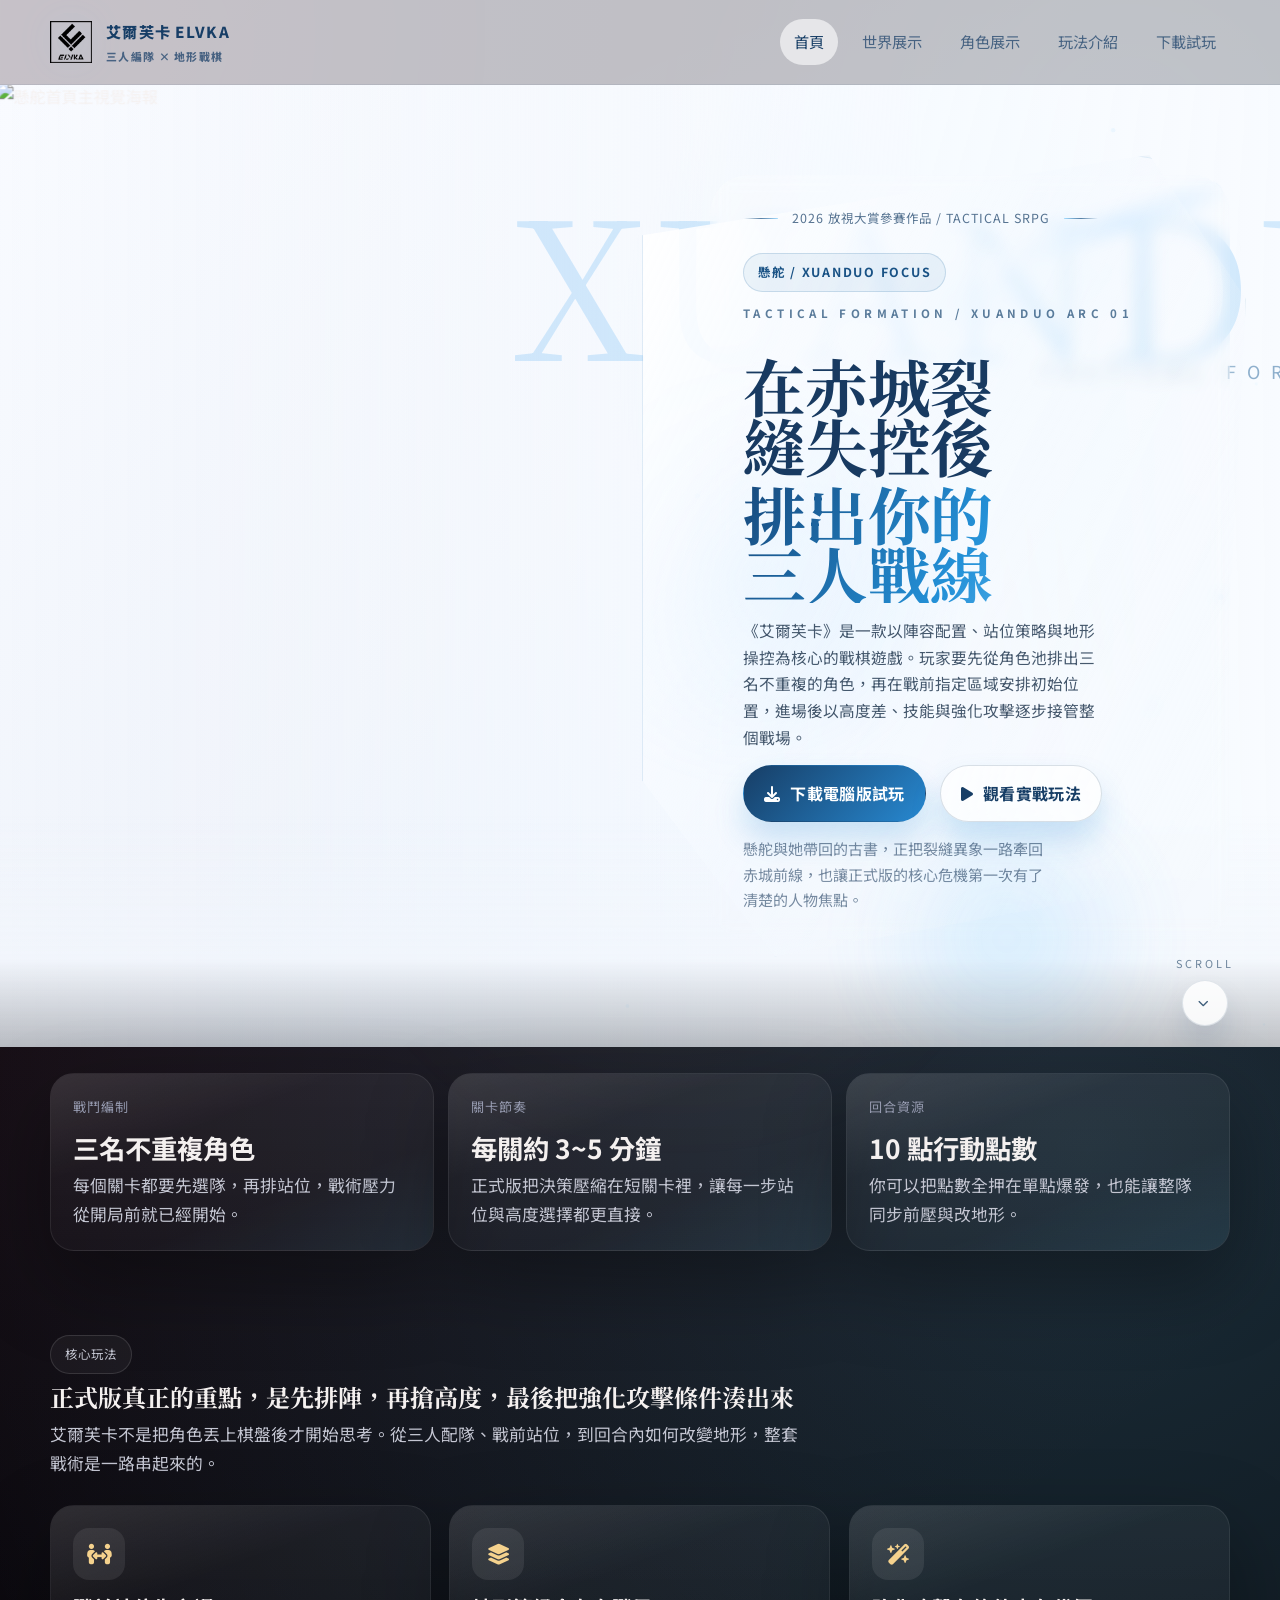
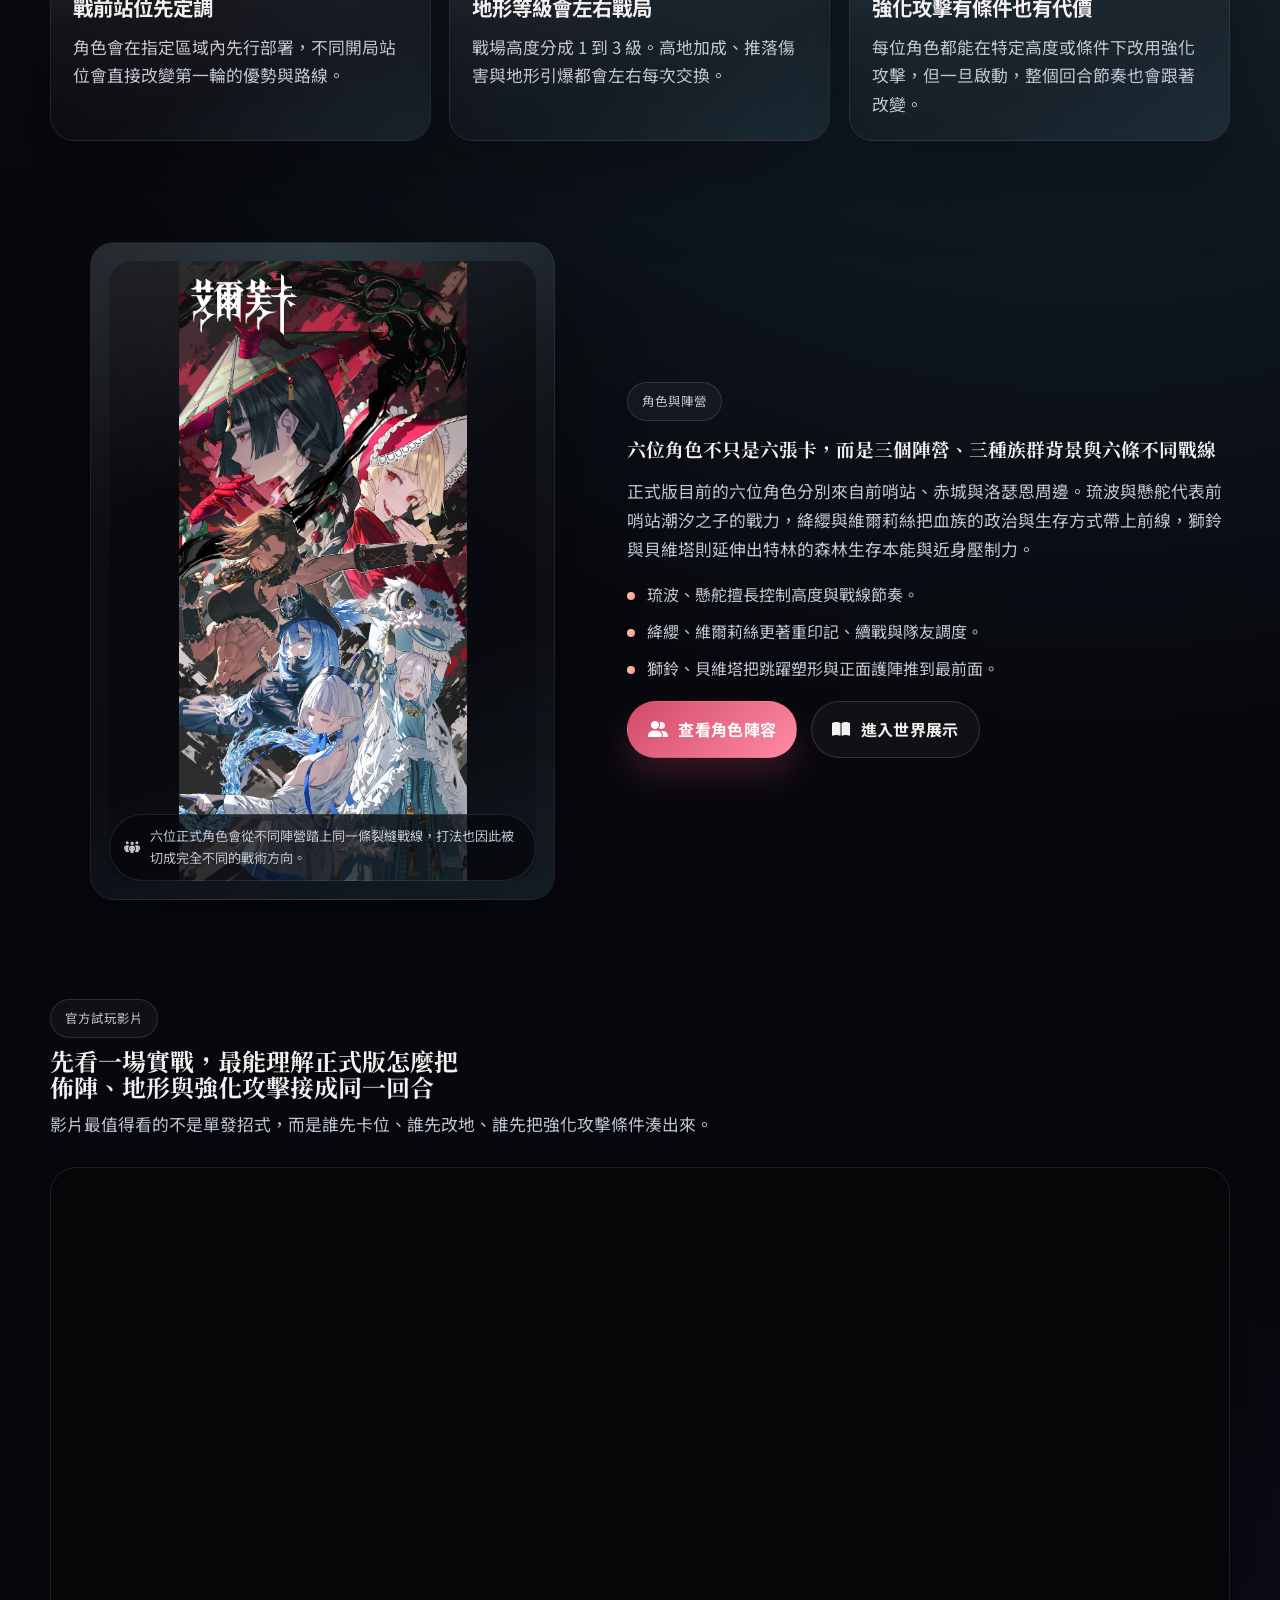
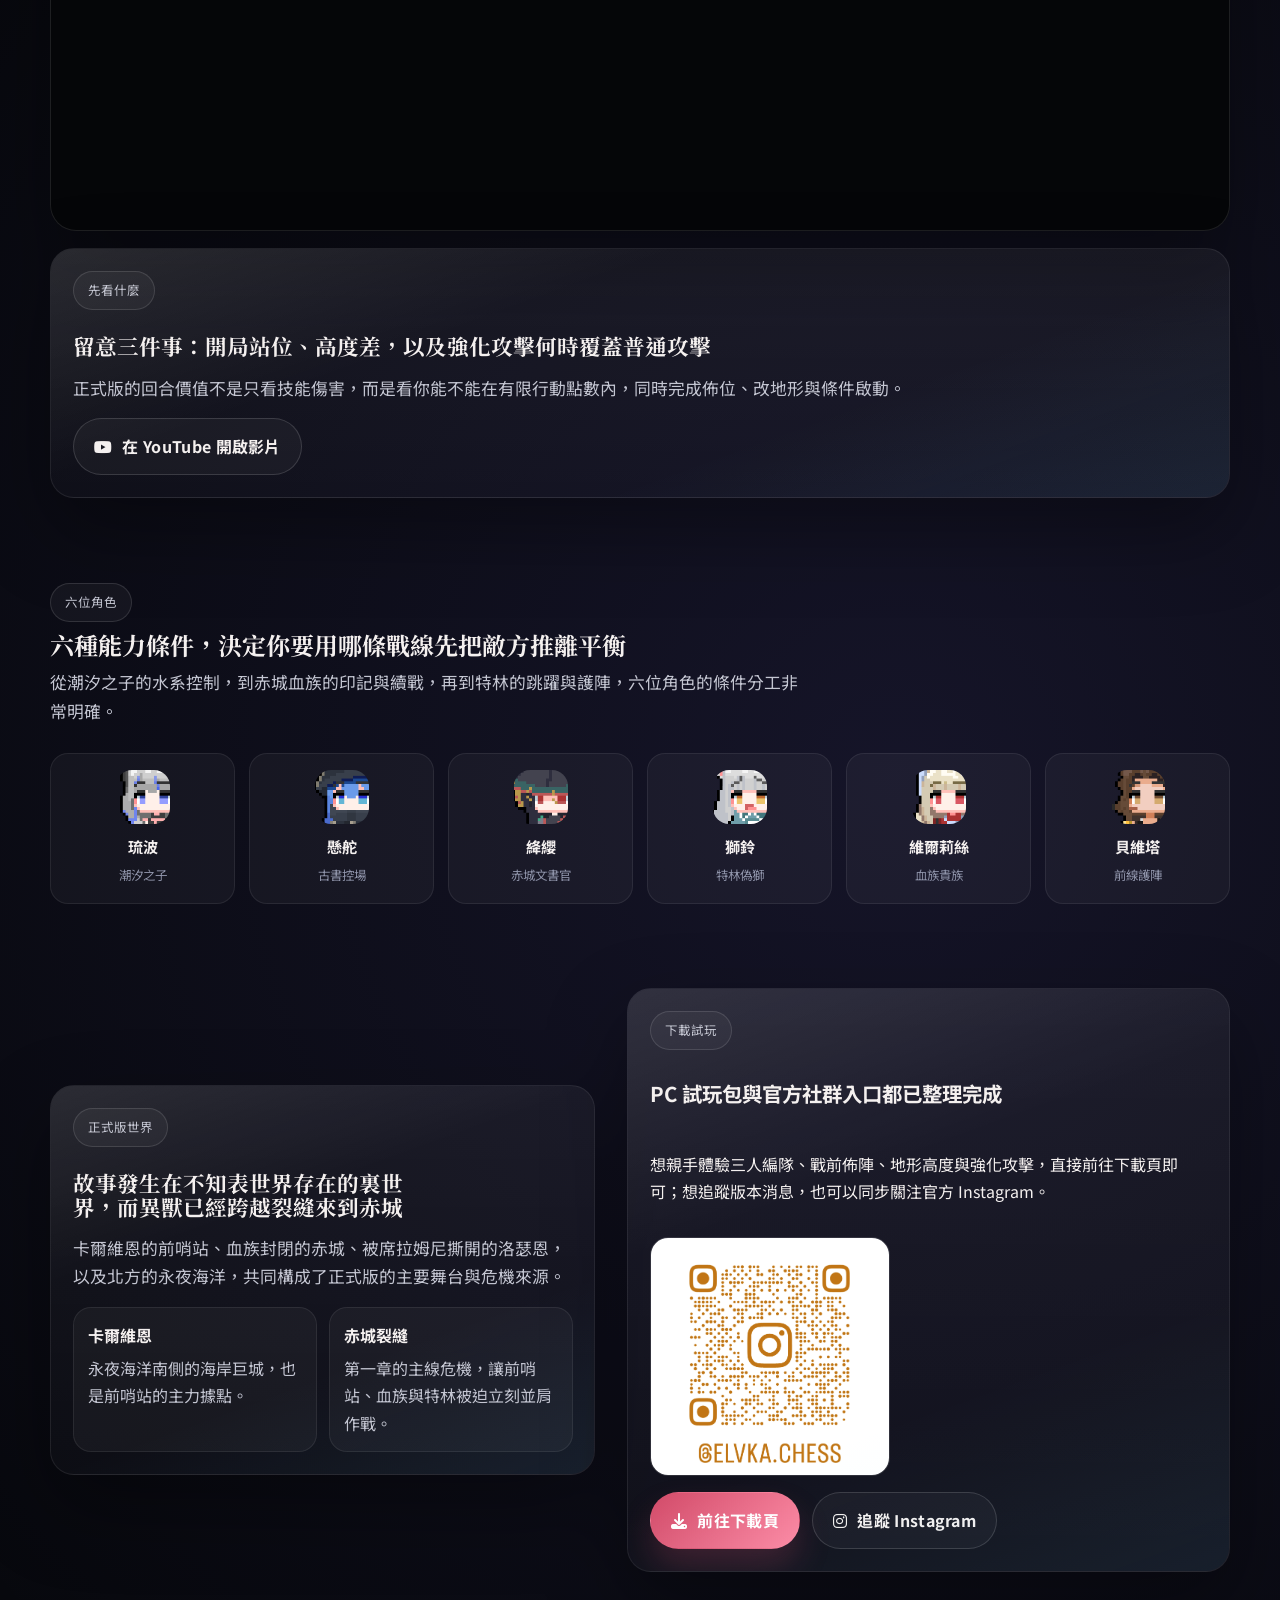
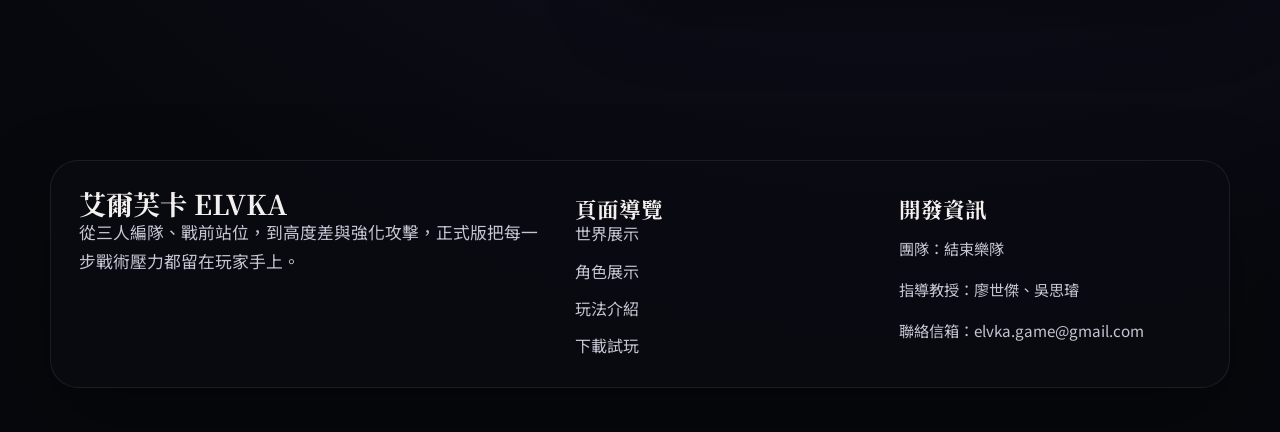
==== commit 62bd9b0d: "更新SEO Co-authored-by: Copilot <copilot@github.com>" ====
--- a/index.html
+++ b/index.html
@@ -3,8 +3,9 @@
 <head>
     <meta charset="UTF-8">
     <meta name="viewport" content="width=device-width, initial-scale=1.0">
-    <title>艾爾芙卡 | 三人編隊、站位策略與地形操控的戰棋遊戲</title>
-    <meta name="description" content="艾爾芙卡是以三人編隊、戰前站位、地形高度、強化攻擊與行動點數為核心的 PC 戰棋遊戲，故事從赤城北方的巨型裂縫爆發開始。">
+    <title>艾爾芙卡 ELVKA 官方網站 | PC 戰棋遊戲下載試玩</title>
+    <meta name="description" content="艾爾芙卡 ELVKA 是一款以三人編隊、戰前站位、地形高度、強化攻擊與行動點數為核心的 PC 戰棋遊戲。立即造訪官方網站，查看世界觀、角色介紹、玩法資訊與試玩下載連結。">
+    <meta name="keywords" content="艾爾芙卡, ELVKA, 戰棋遊戲, PC 遊戲, 獨立遊戲, 下載試玩, 官方網站, 三人編隊, 地形策略">
     <link rel="icon" type="image/png" href="assets/images/LOGO.png">
     <link rel="stylesheet" href="assets/css/plugins/animate.min.css">
     <link rel="stylesheet" href="assets/css/elvka-refresh.css">
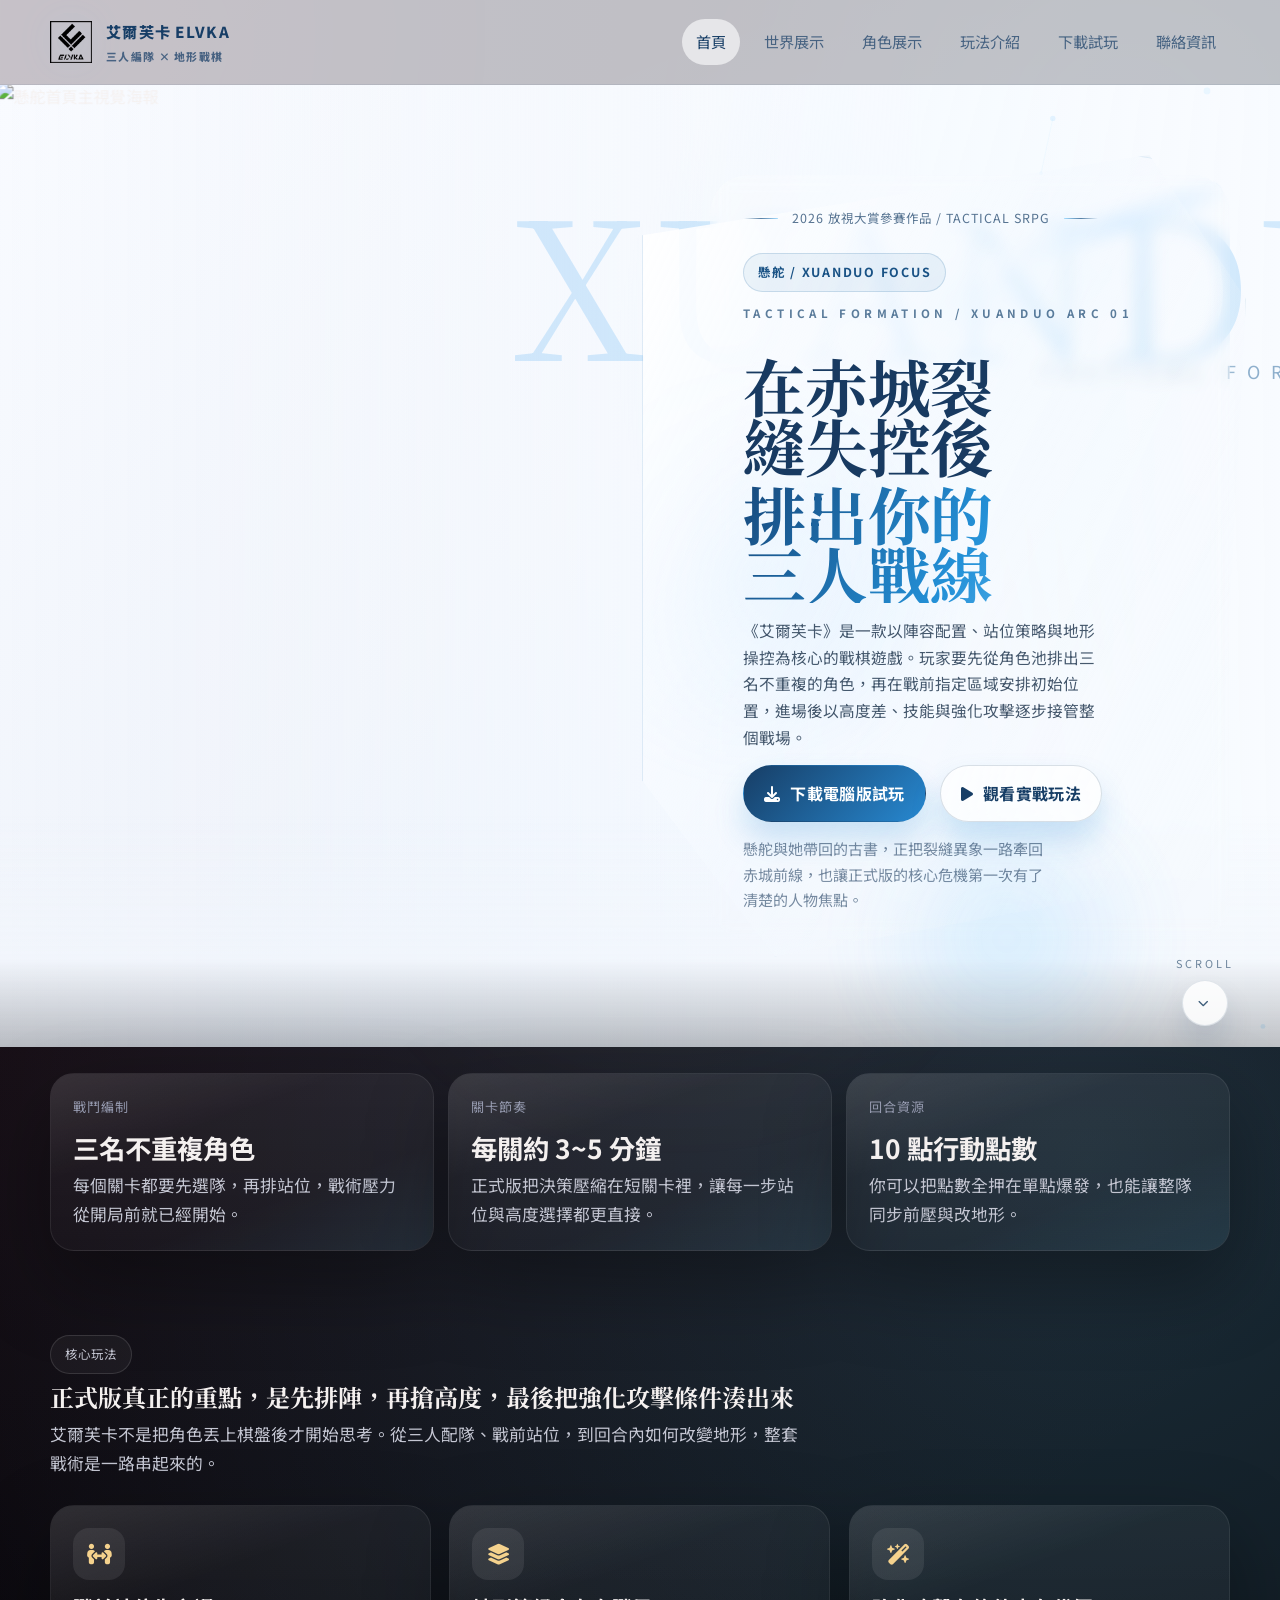
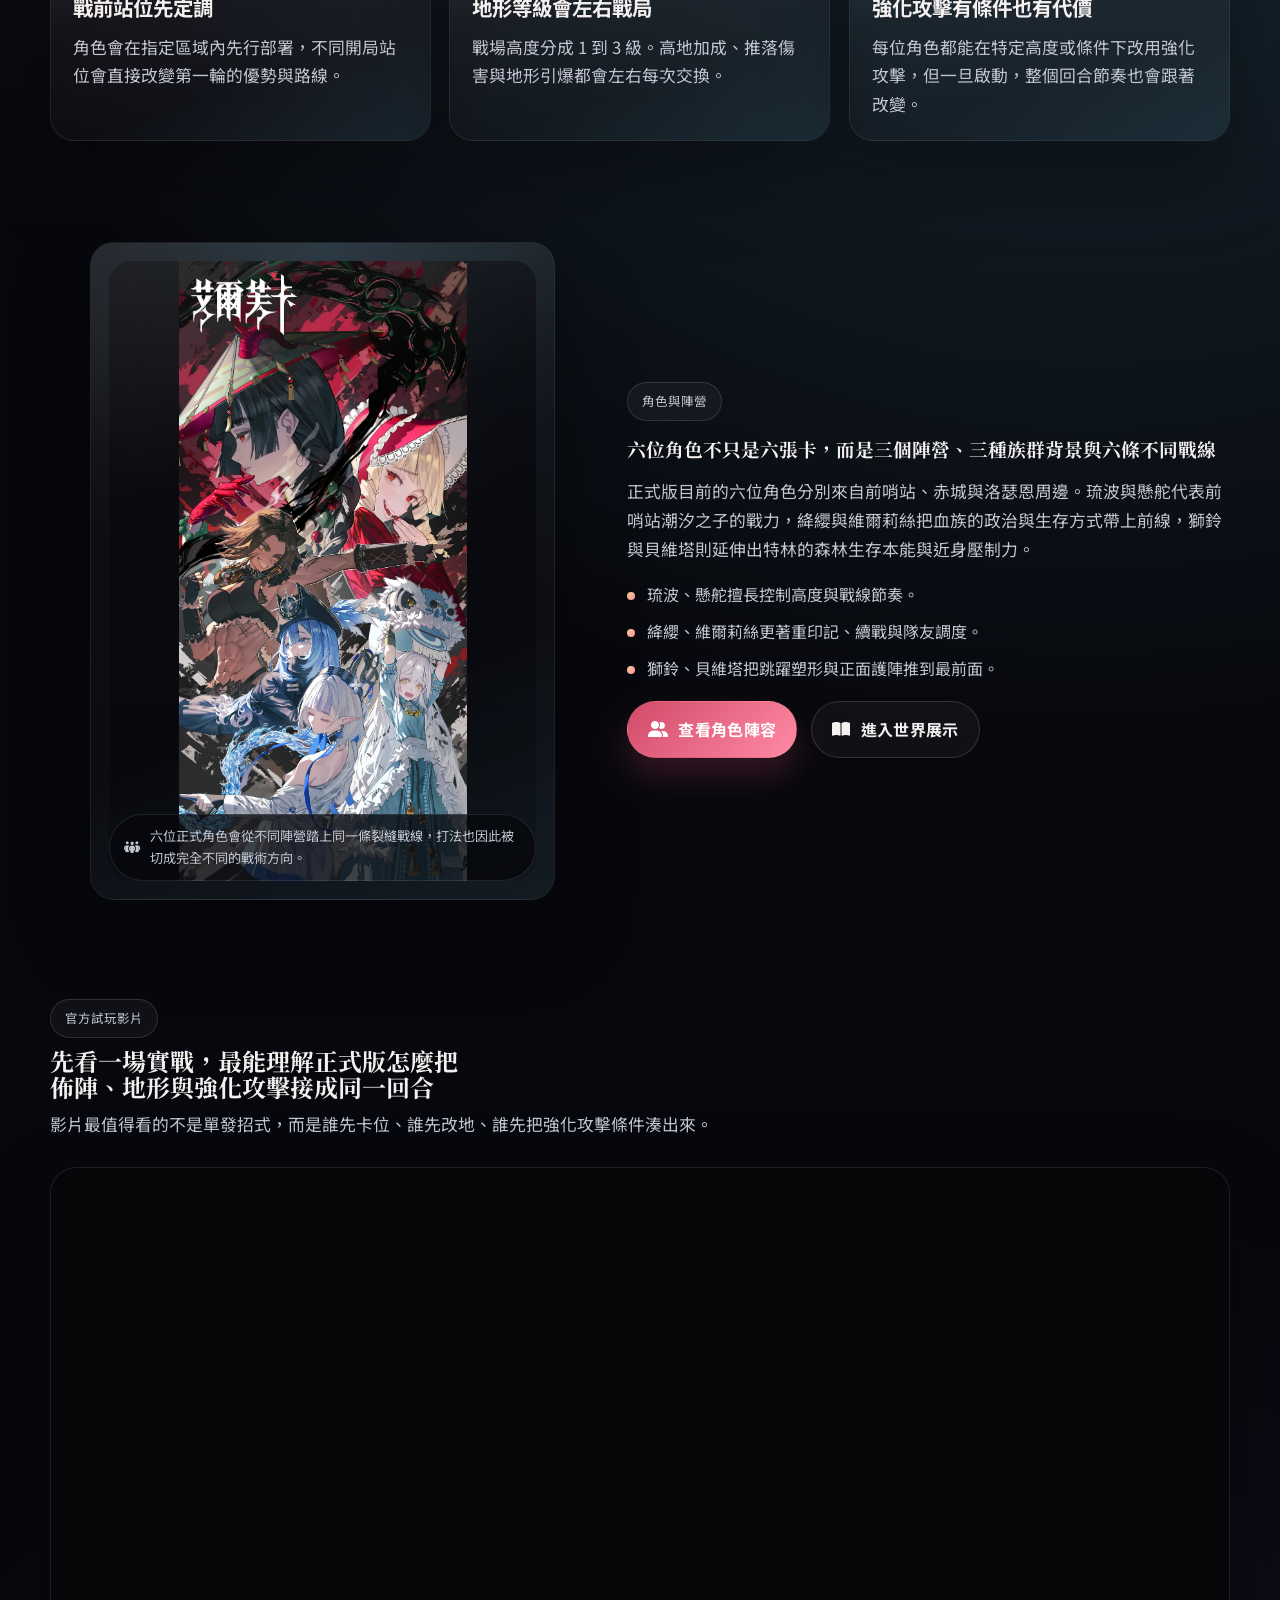
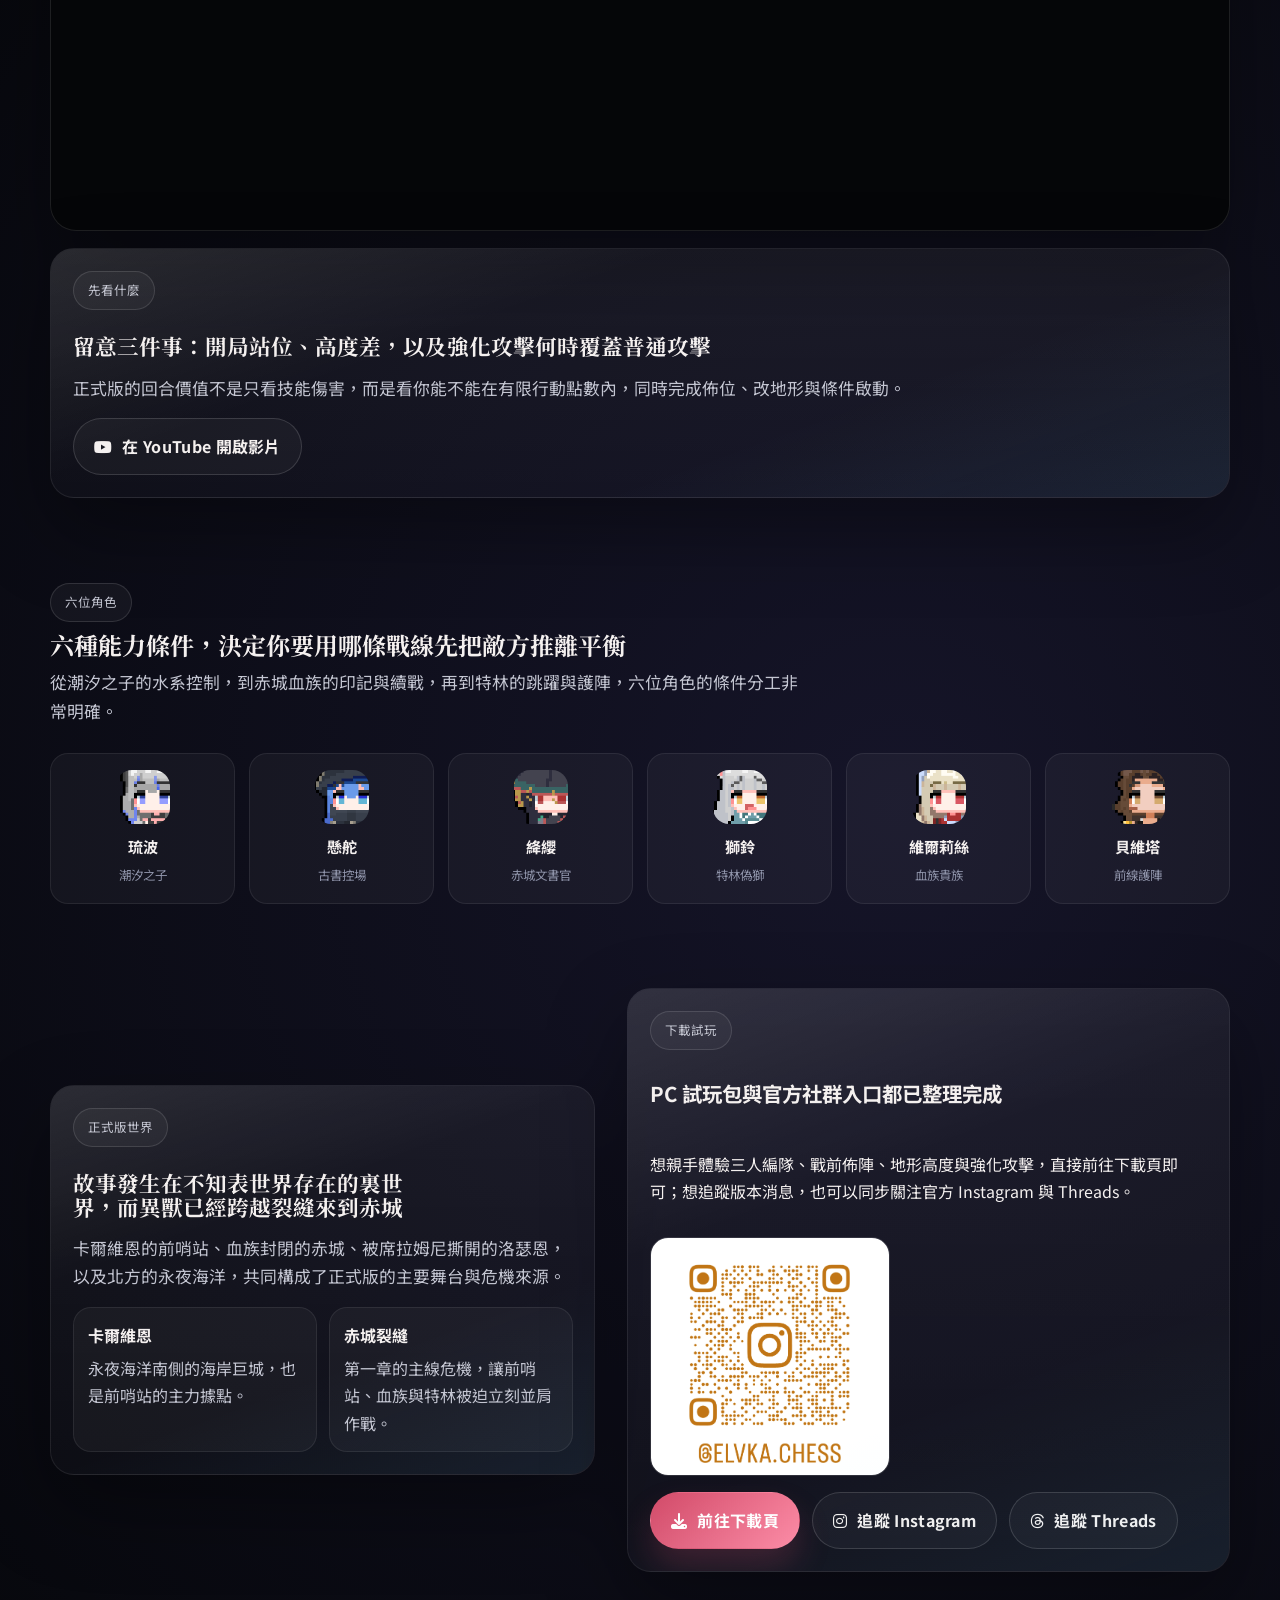
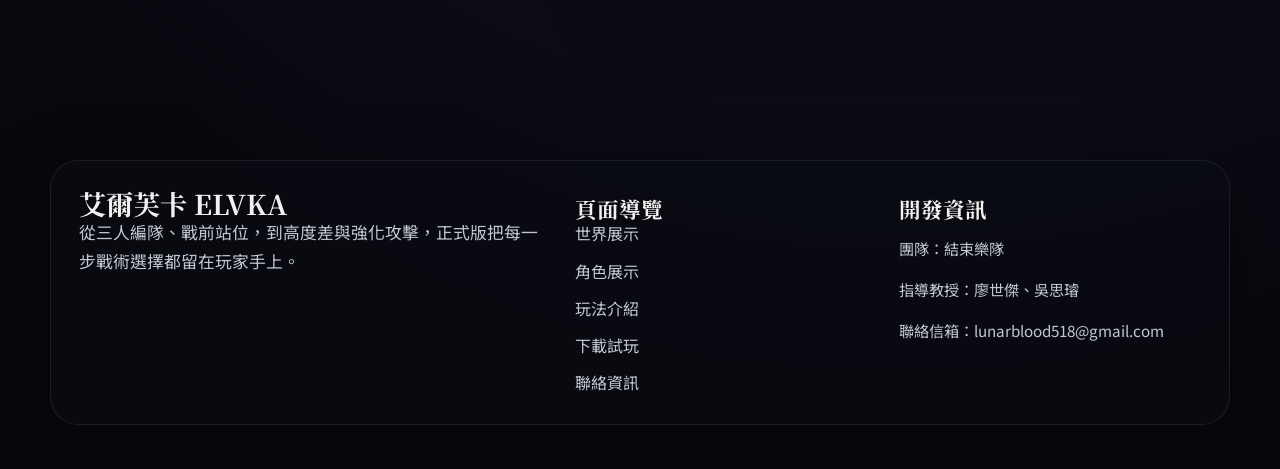
==== commit 8f56d691: "更新資訊內容 Co-authored-by: Copilot <copilot@github.com>" ====
--- a/index.html
+++ b/index.html
@@ -31,6 +31,7 @@
                     <a href="characters.html">角色展示</a>
                     <a href="gameplay.html">玩法介紹</a>
                     <a href="download.html">下載試玩</a>
+                    <a href="contact.html">聯絡資訊</a>
                 </nav>
             </div>
         </header>
@@ -232,11 +233,12 @@
                     <article class="contact-panel">
                         <span class="section-kicker">下載試玩</span>
                         <h3 class="contact-title">PC 試玩包與官方社群入口都已整理完成</h3>
-                        <p>想親手體驗三人編隊、戰前佈陣、地形高度與強化攻擊，直接前往下載頁即可；想追蹤版本消息，也可以同步關注官方 Instagram。</p>
+                        <p>想親手體驗三人編隊、戰前佈陣、地形高度與強化攻擊，直接前往下載頁即可；想追蹤版本消息，也可以同步關注官方 Instagram 與 Threads。</p>
                         <img class="qr-image" src="assets/images/elvka/ig-qrcode.png" alt="艾爾芙卡 Instagram QR Code">
                         <div class="contact-actions">
                             <a class="btn" href="download.html"><i class="fa-solid fa-download"></i>前往下載頁</a>
-                            <a class="btn btn-secondary" href="https://www.instagram.com/elvka_game/" target="_blank" rel="noreferrer"><i class="fa-brands fa-instagram"></i>追蹤 Instagram</a>
+                            <a class="btn btn-secondary" href="https://www.instagram.com/elvka.chess?igsh=eDgyenQ4ODFxeDll" target="_blank" rel="noreferrer"><i class="fa-brands fa-instagram"></i>追蹤 Instagram</a>
+                            <a class="btn btn-secondary" href="https://www.threads.com/@elvka.chess" target="_blank" rel="noreferrer"><i class="fa-brands fa-threads"></i>追蹤 Threads</a>
                         </div>
                     </article>
                 </div>
@@ -247,7 +249,7 @@
             <div class="container footer-panel">
                 <section>
                     <h2 class="footer-title">艾爾芙卡 ELVKA</h2>
-                    <p class="footer-copy">從三人編隊、戰前站位，到高度差與強化攻擊，正式版把每一步戰術壓力都留在玩家手上。</p>
+                    <p class="footer-copy">從三人編隊、戰前站位，到高度差與強化攻擊，正式版把每一步戰術選擇都留在玩家手上。</p>
                 </section>
                 <section>
                     <h3 class="panel-title">頁面導覽</h3>
@@ -256,13 +258,14 @@
                         <li><a href="characters.html">角色展示</a></li>
                         <li><a href="gameplay.html">玩法介紹</a></li>
                         <li><a href="download.html">下載試玩</a></li>
+                        <li><a href="contact.html">聯絡資訊</a></li>
                     </ul>
                 </section>
                 <section>
                     <h3 class="panel-title">開發資訊</h3>
                     <p class="footer-meta">團隊：結束樂隊</p>
                     <p class="footer-meta">指導教授：廖世傑、吳思璿</p>
-                    <p class="footer-meta">聯絡信箱：elvka.game@gmail.com</p>
+                    <p class="footer-meta">聯絡信箱：lunarblood518@gmail.com</p>
                 </section>
             </div>
         </footer>
--- a/assets/css/elvka-refresh.css
+++ b/assets/css/elvka-refresh.css
@@ -707,6 +707,8 @@
 body.page-gameplay .quote-panel,
 body.page-download .surface-panel,
 body.page-download .quote-panel,
+body.page-contact .surface-panel,
+body.page-contact .quote-panel,
 body.page-download .contact-panel {
     border-color: rgba(116, 214, 255, 0.16);
     background: linear-gradient(180deg, rgba(92, 163, 255, 0.08) 0%, rgba(255, 255, 255, 0.03) 26%, rgba(255, 255, 255, 0.02) 100%);
@@ -721,6 +723,8 @@
 body.page-gameplay .quote-panel::before,
 body.page-download .surface-panel::before,
 body.page-download .quote-panel::before,
+body.page-contact .surface-panel::before,
+body.page-contact .quote-panel::before,
 body.page-download .contact-panel::before {
     background: linear-gradient(156deg, rgba(168, 226, 255, 0.14), transparent 34%, transparent 64%, rgba(116, 214, 255, 0.12));
 }
@@ -1300,7 +1304,8 @@
 body.page-world .section-heading,
 body.page-characters .section-heading,
 body.page-gameplay .section-heading,
-body.page-download .section-heading {
+body.page-download .section-heading,
+body.page-contact .section-heading {
     position: relative;
     padding-top: 18px;
 }
@@ -1308,7 +1313,8 @@
 body.page-world .section-heading::before,
 body.page-characters .section-heading::before,
 body.page-gameplay .section-heading::before,
-body.page-download .section-heading::before {
+body.page-download .section-heading::before,
+body.page-contact .section-heading::before {
     content: '';
     width: 84px;
     height: 2px;
@@ -1324,7 +1330,8 @@
 body.page-world .section-kicker,
 body.page-characters .section-kicker,
 body.page-gameplay .section-kicker,
-body.page-download .section-kicker {
+body.page-download .section-kicker,
+body.page-contact .section-kicker {
     background: rgba(116, 214, 255, 0.08);
     border-color: rgba(116, 214, 255, 0.18);
     color: #d6ebff;
@@ -2520,11 +2527,12 @@
     }
 
     .hero-banner-art {
-        object-position: 6% 14%;
+        object-position: 8% 14%;
     }
 
     .hero-banner-inner {
-        padding: 54px 0 76px;
+        padding: 44px 0 62px;
+        justify-items: end;
     }
 
     .hero-copy--banner .display-title {
@@ -2545,12 +2553,24 @@
     }
 
     .hero-copy--banner {
-        padding: 18px 14px 20px;
+        justify-self: end;
+        width: min(100%, 224px);
+        max-width: 224px;
+        gap: 12px;
+        padding: 0;
+        transform: none;
     }
 
     .hero-copy--banner::before {
-        inset: -10px -4px -12px -10px;
-        border-radius: 26px 54px 70px 22px;
+        display: none;
+    }
+
+    .hero-copy--banner::after {
+        display: none;
+    }
+
+    .hero-copy--banner > :not(.hero-actions) {
+        display: none;
     }
 
     .hero-copy-meta {
@@ -2559,19 +2579,16 @@
         flex-direction: column;
     }
 
-    .hero-banner-note {
-        font-size: 0.88rem;
-    }
-
     .hero-typography-layer {
-        top: 6%;
-        right: -2px;
-        gap: 8px;
-    }
-
-    .hero-typography-word {
-        font-size: clamp(2.8rem, 12vw, 4.8rem);
-        letter-spacing: 0.12em;
+        display: none;
+    }
+
+    .hero-actions {
+        width: 100%;
+    }
+
+    .hero-actions .btn {
+        width: 100%;
     }
 
     .hero-typography-word--sub {
